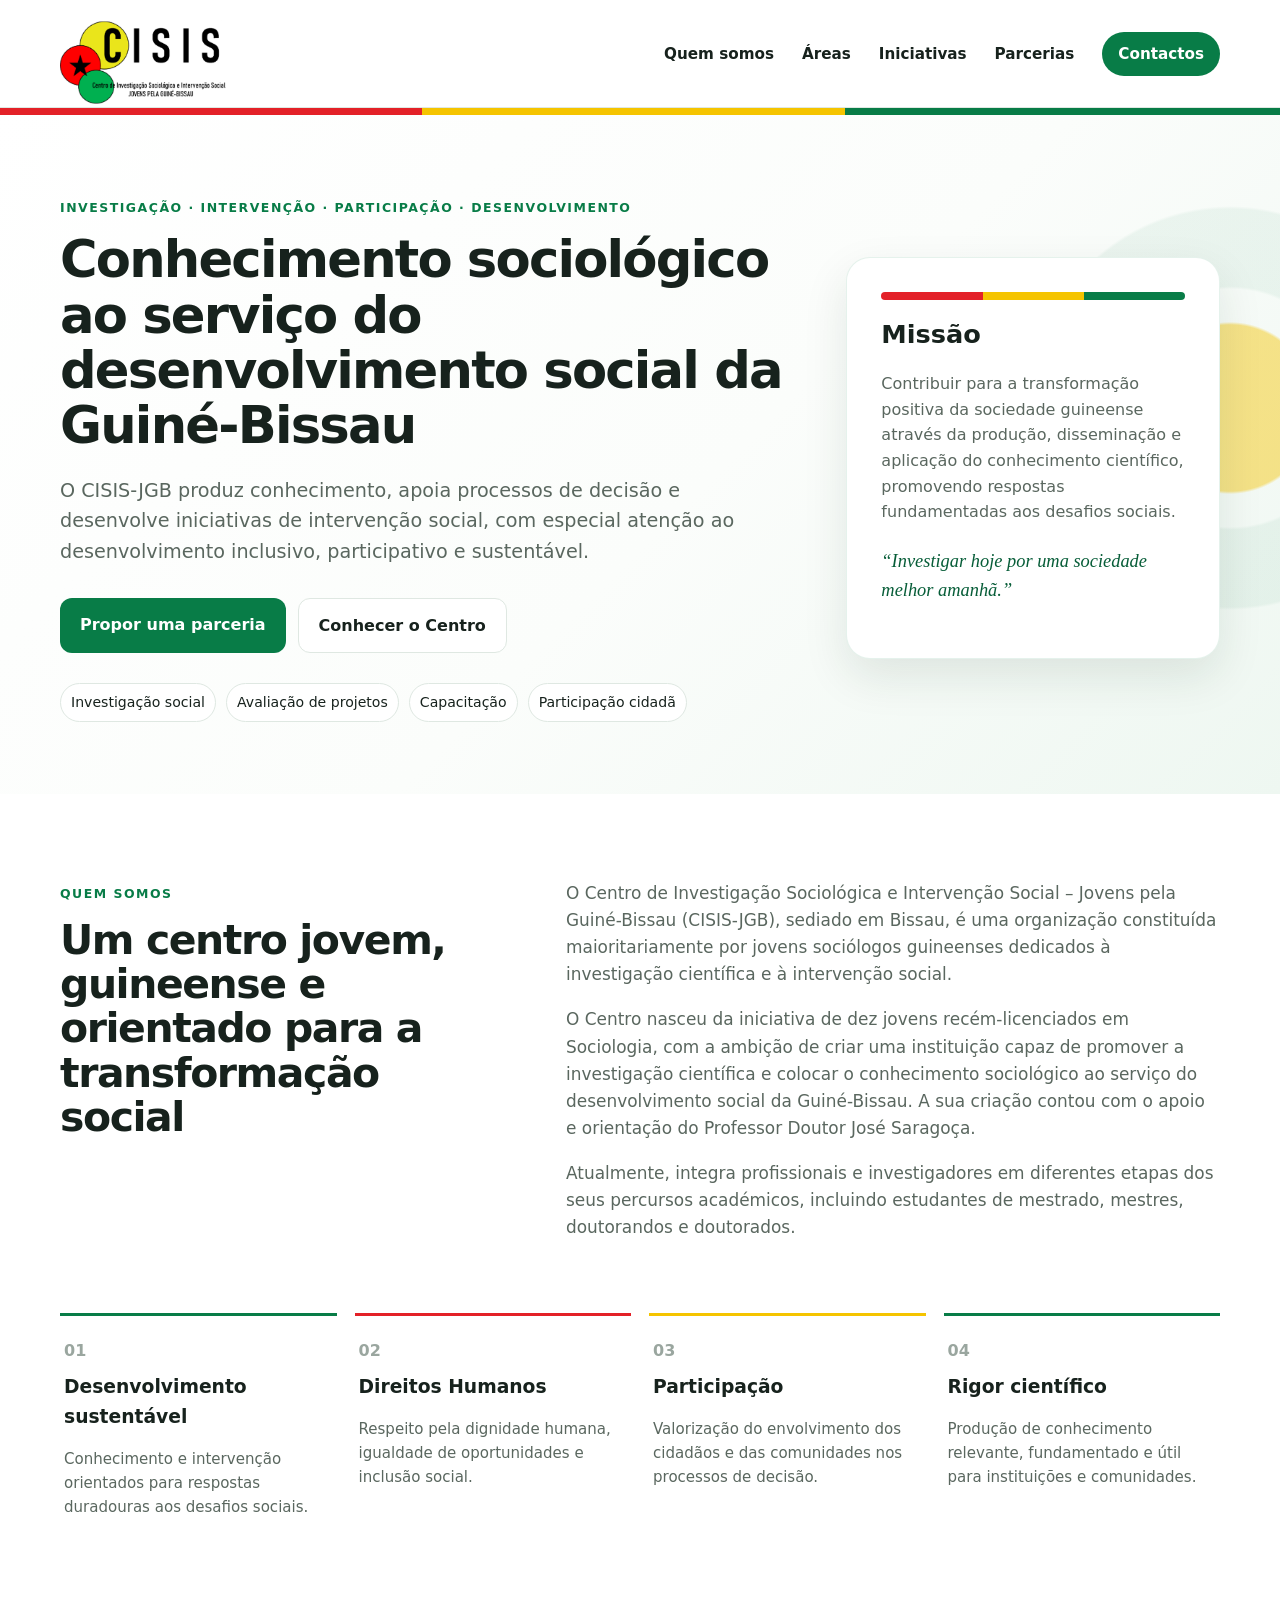
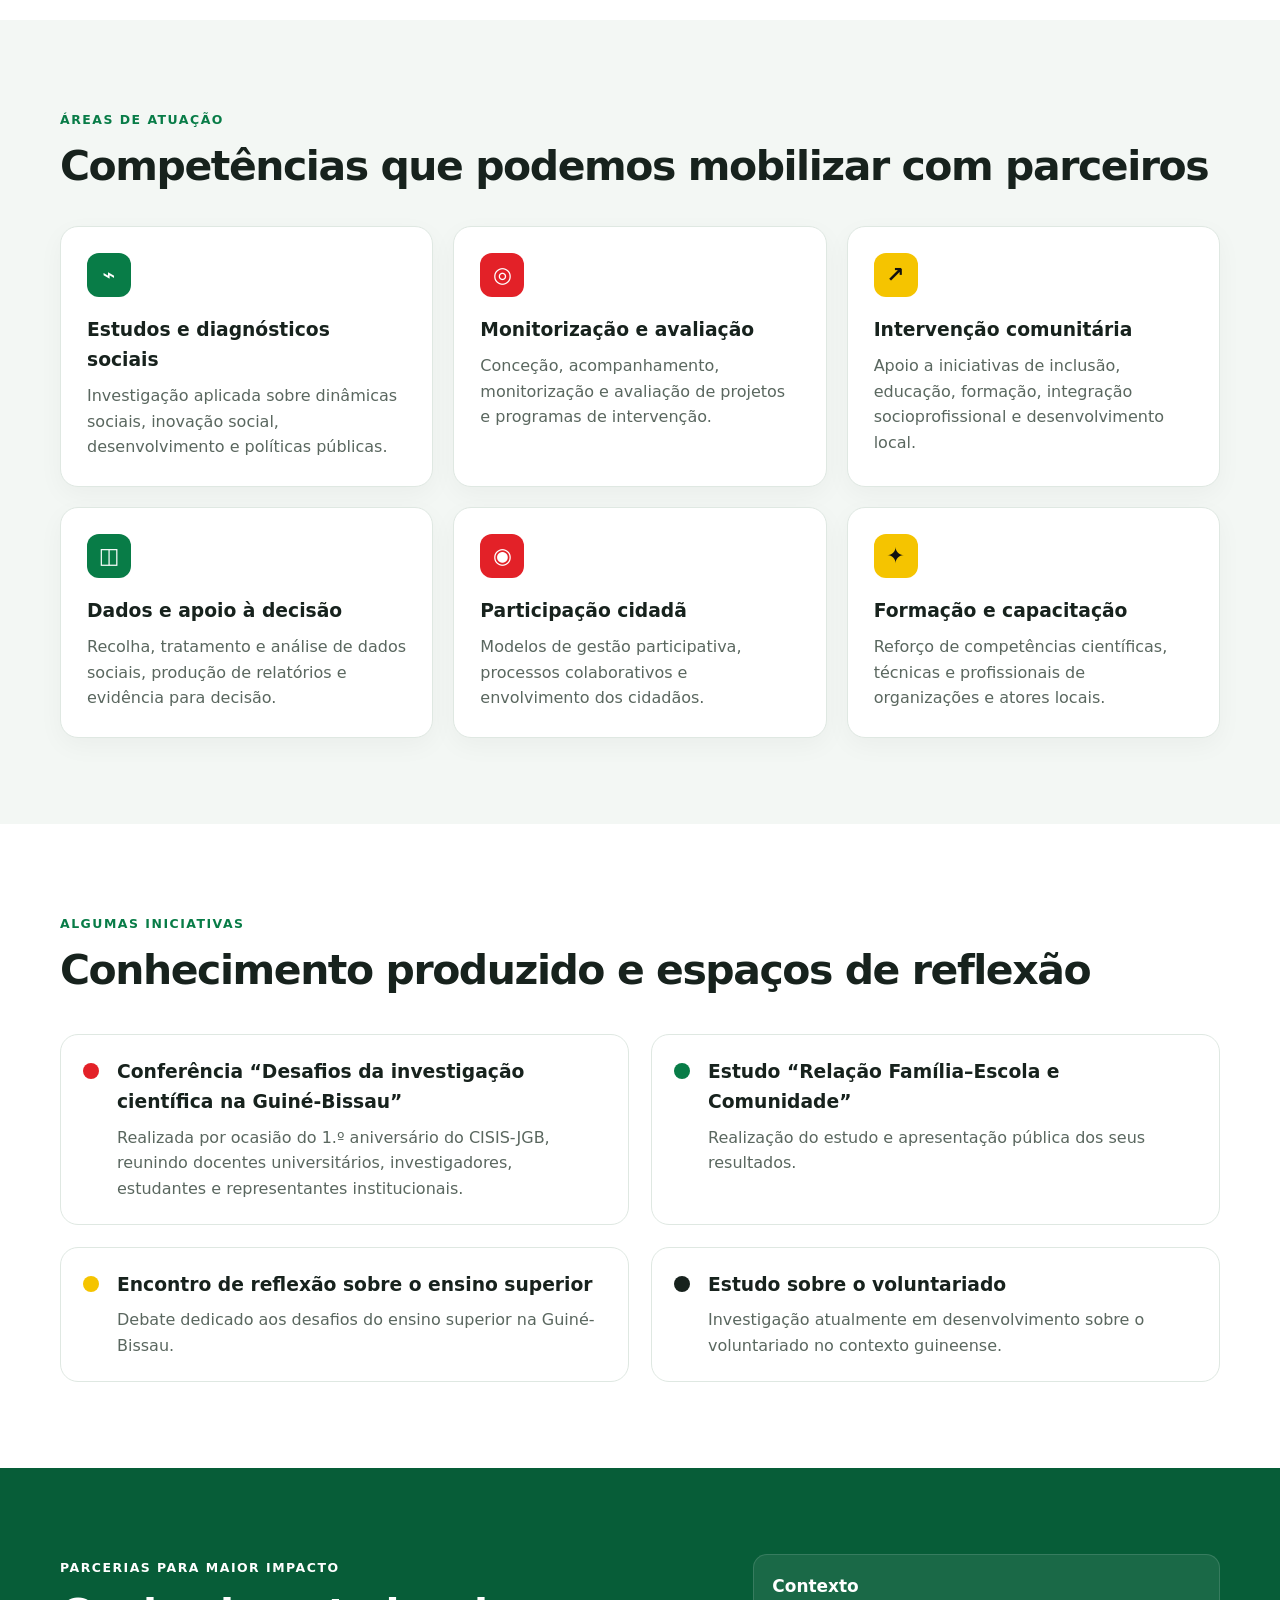
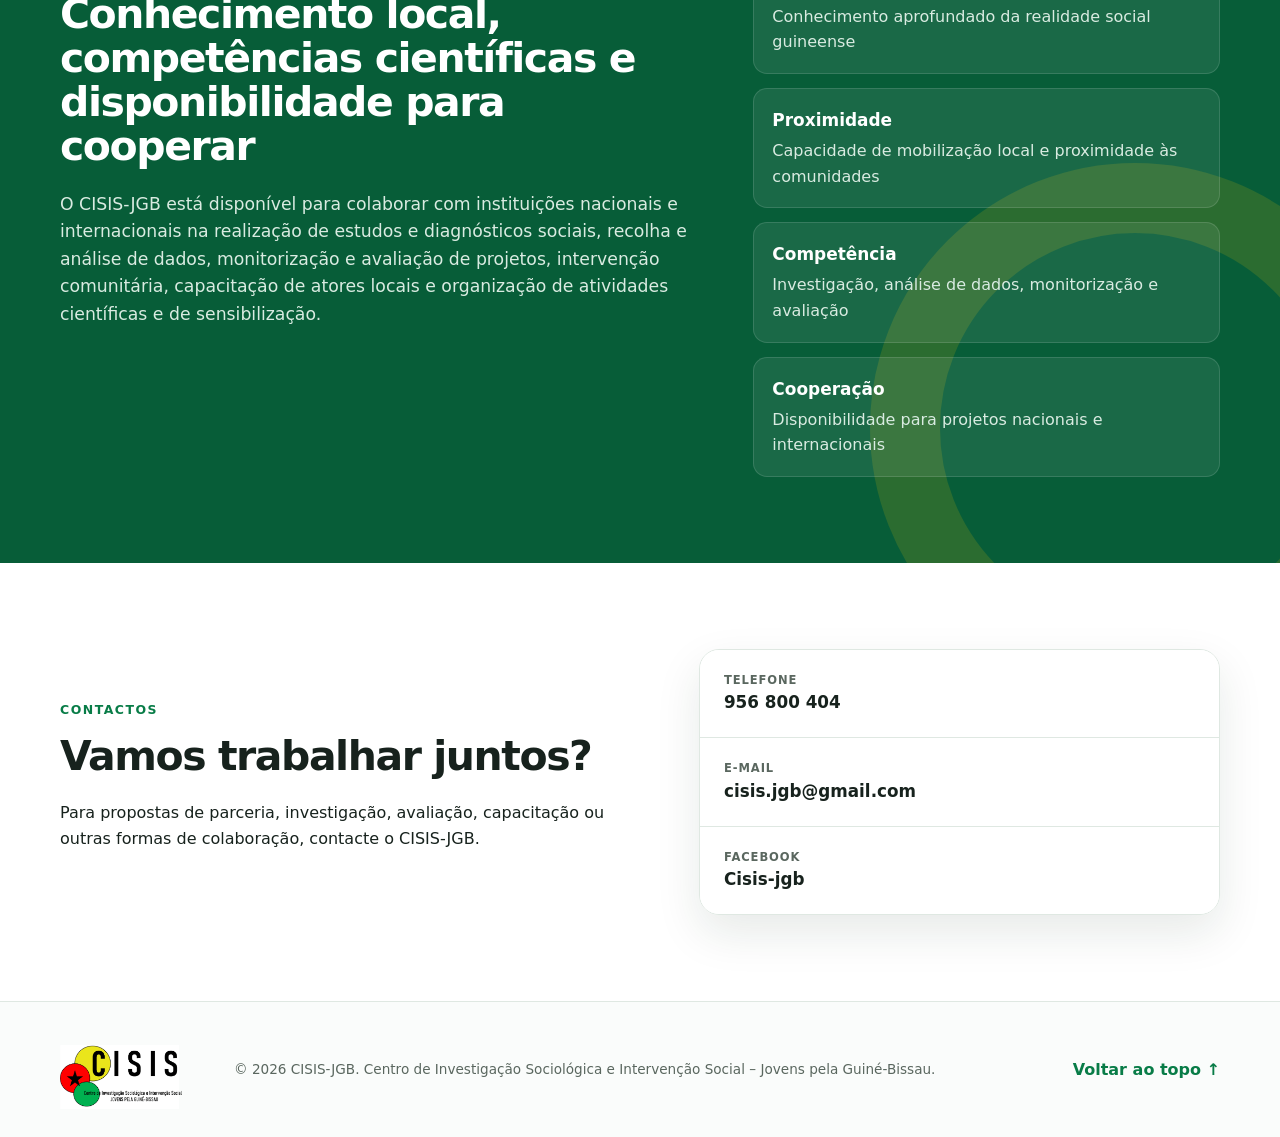
==== index.html @ ec17e2ba "Add files via upload" ====
<!doctype html>
<html lang="pt">
<head>
  <meta charset="utf-8" />
  <meta name="viewport" content="width=device-width, initial-scale=1" />
  <meta name="description" content="Centro de Investigação Sociológica e Intervenção Social – Jovens pela Guiné-Bissau (CISIS-JGB). Investigação, intervenção social, participação e desenvolvimento." />
  <title>CISIS-JGB | Investigação e Intervenção Social na Guiné-Bissau</title>
  <link rel="icon" href="assets/logo-cisis-jgb.png" />
  <link rel="stylesheet" href="styles.css" />
</head>
<body>
  <header class="site-header" id="topo">
    <div class="container nav-wrap">
      <a class="brand" href="#topo" aria-label="CISIS-JGB — página inicial">
        <img src="assets/logo-cisis-jgb.png" alt="Logótipo do CISIS-JGB" />
      </a>
      <button class="menu-toggle" aria-expanded="false" aria-controls="menu">Menu</button>
      <nav id="menu" class="menu" aria-label="Navegação principal">
        <a href="#quem-somos">Quem somos</a>
        <a href="#areas">Áreas</a>
        <a href="#iniciativas">Iniciativas</a>
        <a href="#parcerias">Parcerias</a>
        <a href="#contactos" class="nav-cta">Contactos</a>
      </nav>
    </div>
  </header>

  <main>
    <section class="hero">
      <div class="hero-stripes" aria-hidden="true"></div>
      <div class="container hero-grid">
        <div class="hero-copy">
          <span class="eyebrow">Investigação · Intervenção · Participação · Desenvolvimento</span>
          <h1>Conhecimento sociológico ao serviço do desenvolvimento social da Guiné-Bissau</h1>
          <p class="lead">O CISIS-JGB produz conhecimento, apoia processos de decisão e desenvolve iniciativas de intervenção social, com especial atenção ao desenvolvimento inclusivo, participativo e sustentável.</p>
          <div class="hero-actions">
            <a class="btn btn-primary" href="#parcerias">Propor uma parceria</a>
            <a class="btn btn-secondary" href="#quem-somos">Conhecer o Centro</a>
          </div>
          <div class="hero-tags" aria-label="Áreas-chave">
            <span>Investigação social</span><span>Avaliação de projetos</span><span>Capacitação</span><span>Participação cidadã</span>
          </div>
        </div>
        <aside class="hero-card" aria-label="Missão do CISIS-JGB">
          <div class="flag-mark" aria-hidden="true"><i></i><i></i><i></i></div>
          <h2>Missão</h2>
          <p>Contribuir para a transformação positiva da sociedade guineense através da produção, disseminação e aplicação do conhecimento científico, promovendo respostas fundamentadas aos desafios sociais.</p>
          <p class="quote">“Investigar hoje por uma sociedade melhor amanhã.”</p>
        </aside>
      </div>
    </section>

    <section id="quem-somos" class="section">
      <div class="container split">
        <div>
          <span class="section-kicker">Quem somos</span>
          <h2>Um centro jovem, guineense e orientado para a transformação social</h2>
        </div>
        <div class="prose">
          <p>O Centro de Investigação Sociológica e Intervenção Social – Jovens pela Guiné-Bissau (CISIS-JGB), sediado em Bissau, é uma organização constituída maioritariamente por jovens sociólogos guineenses dedicados à investigação científica e à intervenção social.</p>
          <p>O Centro nasceu da iniciativa de dez jovens recém-licenciados em Sociologia, com a ambição de criar uma instituição capaz de promover a investigação científica e colocar o conhecimento sociológico ao serviço do desenvolvimento social da Guiné-Bissau. A sua criação contou com o apoio e orientação do Professor Doutor José Saragoça.</p>
          <p>Atualmente, integra profissionais e investigadores em diferentes etapas dos seus percursos académicos, incluindo estudantes de mestrado, mestres, doutorandos e doutorados.</p>
        </div>
      </div>
      <div class="container values-grid">
        <article><span>01</span><h3>Desenvolvimento sustentável</h3><p>Conhecimento e intervenção orientados para respostas duradouras aos desafios sociais.</p></article>
        <article><span>02</span><h3>Direitos Humanos</h3><p>Respeito pela dignidade humana, igualdade de oportunidades e inclusão social.</p></article>
        <article><span>03</span><h3>Participação</h3><p>Valorização do envolvimento dos cidadãos e das comunidades nos processos de decisão.</p></article>
        <article><span>04</span><h3>Rigor científico</h3><p>Produção de conhecimento relevante, fundamentado e útil para instituições e comunidades.</p></article>
      </div>
    </section>

    <section id="areas" class="section section-soft">
      <div class="container">
        <span class="section-kicker">Áreas de atuação</span>
        <h2>Competências que podemos mobilizar com parceiros</h2>
        <div class="cards">
          <article class="card"><div class="icon">⌁</div><h3>Estudos e diagnósticos sociais</h3><p>Investigação aplicada sobre dinâmicas sociais, inovação social, desenvolvimento e políticas públicas.</p></article>
          <article class="card"><div class="icon">◎</div><h3>Monitorização e avaliação</h3><p>Conceção, acompanhamento, monitorização e avaliação de projetos e programas de intervenção.</p></article>
          <article class="card"><div class="icon">↗</div><h3>Intervenção comunitária</h3><p>Apoio a iniciativas de inclusão, educação, formação, integração socioprofissional e desenvolvimento local.</p></article>
          <article class="card"><div class="icon">◫</div><h3>Dados e apoio à decisão</h3><p>Recolha, tratamento e análise de dados sociais, produção de relatórios e evidência para decisão.</p></article>
          <article class="card"><div class="icon">◉</div><h3>Participação cidadã</h3><p>Modelos de gestão participativa, processos colaborativos e envolvimento dos cidadãos.</p></article>
          <article class="card"><div class="icon">✦</div><h3>Formação e capacitação</h3><p>Reforço de competências científicas, técnicas e profissionais de organizações e atores locais.</p></article>
        </div>
      </div>
    </section>

    <section id="iniciativas" class="section">
      <div class="container">
        <span class="section-kicker">Algumas iniciativas</span>
        <h2>Conhecimento produzido e espaços de reflexão</h2>
        <div class="timeline">
          <article><div class="dot red"></div><div><h3>Conferência “Desafios da investigação científica na Guiné-Bissau”</h3><p>Realizada por ocasião do 1.º aniversário do CISIS-JGB, reunindo docentes universitários, investigadores, estudantes e representantes institucionais.</p></div></article>
          <article><div class="dot green"></div><div><h3>Estudo “Relação Família–Escola e Comunidade”</h3><p>Realização do estudo e apresentação pública dos seus resultados.</p></div></article>
          <article><div class="dot yellow"></div><div><h3>Encontro de reflexão sobre o ensino superior</h3><p>Debate dedicado aos desafios do ensino superior na Guiné-Bissau.</p></div></article>
          <article><div class="dot dark"></div><div><h3>Estudo sobre o voluntariado</h3><p>Investigação atualmente em desenvolvimento sobre o voluntariado no contexto guineense.</p></div></article>
        </div>
      </div>
    </section>

    <section id="parcerias" class="section partnership">
      <div class="container partnership-grid">
        <div>
          <span class="section-kicker light">Parcerias para maior impacto</span>
          <h2>Conhecimento local, competências científicas e disponibilidade para cooperar</h2>
          <p>O CISIS-JGB está disponível para colaborar com instituições nacionais e internacionais na realização de estudos e diagnósticos sociais, recolha e análise de dados, monitorização e avaliação de projetos, intervenção comunitária, capacitação de atores locais e organização de atividades científicas e de sensibilização.</p>
        </div>
        <div class="partnership-points">
          <div><strong>Contexto</strong><span>Conhecimento aprofundado da realidade social guineense</span></div>
          <div><strong>Proximidade</strong><span>Capacidade de mobilização local e proximidade às comunidades</span></div>
          <div><strong>Competência</strong><span>Investigação, análise de dados, monitorização e avaliação</span></div>
          <div><strong>Cooperação</strong><span>Disponibilidade para projetos nacionais e internacionais</span></div>
        </div>
      </div>
    </section>

    <section id="contactos" class="section contact-section">
      <div class="container contact-grid">
        <div>
          <span class="section-kicker">Contactos</span>
          <h2>Vamos trabalhar juntos?</h2>
          <p>Para propostas de parceria, investigação, avaliação, capacitação ou outras formas de colaboração, contacte o CISIS-JGB.</p>
        </div>
        <div class="contact-card">
          <a href="tel:956800404"><span>Telefone</span><strong>956 800 404</strong></a>
          <a href="mailto:cisis.jgb@gmail.com"><span>E-mail</span><strong>cisis.jgb@gmail.com</strong></a>
          <a href="https://www.facebook.com/people/Cisis-jgb/100094467396719/" target="_blank" rel="noopener"><span>Facebook</span><strong>Cisis-jgb</strong></a>
        </div>
      </div>
    </section>
  </main>

  <footer class="site-footer">
    <div class="container footer-wrap">
      <img src="assets/logo-cisis-jgb.png" alt="CISIS-JGB" />
      <p>© <span id="year"></span> CISIS-JGB. Centro de Investigação Sociológica e Intervenção Social – Jovens pela Guiné-Bissau.</p>
      <a href="#topo">Voltar ao topo ↑</a>
    </div>
  </footer>

  <script src="script.js"></script>
</body>
</html>
---- styles.css ----
:root{--green:#087c47;--green-dark:#075d38;--red:#e32128;--yellow:#f5c400;--ink:#17221d;--muted:#5a675f;--soft:#f3f7f4;--line:#dfe8e2;--white:#fff;--shadow:0 18px 45px rgba(20,52,34,.10)}
*{box-sizing:border-box}html{scroll-behavior:smooth}body{margin:0;font-family:Inter,ui-sans-serif,system-ui,-apple-system,BlinkMacSystemFont,"Segoe UI",sans-serif;color:var(--ink);background:#fff;line-height:1.6}a{color:inherit}.container{width:min(1160px,calc(100% - 40px));margin:auto}.site-header{position:sticky;top:0;z-index:20;background:rgba(255,255,255,.96);backdrop-filter:blur(12px);border-bottom:1px solid var(--line)}.nav-wrap{min-height:88px;display:flex;align-items:center;justify-content:space-between;gap:24px}.brand img{width:190px;display:block}.menu{display:flex;align-items:center;gap:28px}.menu a{text-decoration:none;font-weight:700;font-size:.95rem}.menu a:hover{color:var(--green)}.nav-cta{padding:10px 16px;border-radius:999px;background:var(--green);color:#fff!important}.menu-toggle{display:none;border:1px solid var(--line);background:#fff;padding:10px 13px;border-radius:10px;font-weight:700}.hero{position:relative;overflow:hidden;padding:86px 0 72px;background:linear-gradient(135deg,#fff 0%,#fbfdfb 55%,#eef7f1 100%)}.hero:after{content:"";position:absolute;width:420px;height:420px;border-radius:50%;right:-160px;top:90px;background:radial-gradient(circle,var(--yellow) 0 28%,transparent 29% 40%,rgba(8,124,71,.13) 41% 67%,transparent 68%);opacity:.45}.hero-stripes{position:absolute;left:0;top:0;width:100%;height:7px;background:linear-gradient(90deg,var(--red) 0 33%,var(--yellow) 33% 66%,var(--green) 66%)}.hero-grid{position:relative;z-index:1;display:grid;grid-template-columns:1.45fr .75fr;gap:64px;align-items:center}.eyebrow,.section-kicker{display:inline-block;text-transform:uppercase;letter-spacing:.12em;font-size:.78rem;font-weight:800;color:var(--green);margin-bottom:14px}.hero h1,.section h2{font-size:clamp(2.1rem,4vw,4.2rem);line-height:1.08;letter-spacing:-.035em;margin:0 0 22px}.lead{font-size:1.2rem;color:var(--muted);max-width:760px}.hero-actions{display:flex;gap:12px;flex-wrap:wrap;margin:30px 0}.btn{display:inline-block;text-decoration:none;font-weight:800;padding:14px 20px;border-radius:12px}.btn-primary{background:var(--green);color:#fff}.btn-secondary{border:1px solid var(--line);background:#fff}.hero-tags{display:flex;gap:10px;flex-wrap:wrap}.hero-tags span{padding:7px 10px;border-radius:999px;background:#fff;border:1px solid var(--line);font-size:.88rem}.hero-card{background:#fff;padding:34px;border-radius:24px;box-shadow:var(--shadow);border:1px solid rgba(8,124,71,.10)}.hero-card h2{font-size:1.6rem;margin:14px 0 12px}.hero-card p{color:var(--muted)}.hero-card .quote{font-family:Georgia,serif;font-style:italic;color:var(--green-dark);font-size:1.15rem;margin-top:22px}.flag-mark{display:flex;height:8px;border-radius:10px;overflow:hidden}.flag-mark i{flex:1}.flag-mark i:nth-child(1){background:var(--red)}.flag-mark i:nth-child(2){background:var(--yellow)}.flag-mark i:nth-child(3){background:var(--green)}.section{padding:86px 0}.section-soft{background:var(--soft)}.split{display:grid;grid-template-columns:.8fr 1.2fr;gap:70px;align-items:start}.split h2,.section h2{font-size:clamp(2rem,3.2vw,3.2rem)}.prose p{font-size:1.06rem;color:var(--muted);margin-top:0;margin-bottom:18px}.values-grid{margin-top:54px;display:grid;grid-template-columns:repeat(4,1fr);gap:18px}.values-grid article{border-top:3px solid var(--green);padding:22px 4px 0}.values-grid article:nth-child(2){border-color:var(--red)}.values-grid article:nth-child(3){border-color:var(--yellow)}.values-grid span{font-weight:900;color:#9aa69f}.values-grid h3{margin:8px 0}.values-grid p{color:var(--muted);font-size:.94rem}.cards{display:grid;grid-template-columns:repeat(3,1fr);gap:20px;margin-top:38px}.card{background:#fff;border:1px solid var(--line);border-radius:18px;padding:26px;box-shadow:0 8px 26px rgba(23,34,29,.04)}.card .icon{width:44px;height:44px;border-radius:12px;background:var(--green);color:#fff;display:grid;place-items:center;font-size:1.35rem;font-weight:900}.card:nth-child(2) .icon,.card:nth-child(5) .icon{background:var(--red)}.card:nth-child(3) .icon,.card:nth-child(6) .icon{background:var(--yellow);color:#111}.card h3{margin:18px 0 8px}.card p{margin:0;color:var(--muted)}.timeline{margin-top:42px;display:grid;grid-template-columns:1fr 1fr;gap:22px}.timeline article{display:flex;gap:18px;padding:22px;border:1px solid var(--line);border-radius:18px}.timeline h3{margin:0 0 8px}.timeline p{margin:0;color:var(--muted)}.dot{width:16px;height:16px;border-radius:50%;margin-top:6px;flex:0 0 auto}.dot.red{background:var(--red)}.dot.green{background:var(--green)}.dot.yellow{background:var(--yellow)}.dot.dark{background:var(--ink)}.partnership{background:var(--green-dark);color:#fff;position:relative;overflow:hidden}.partnership:after{content:"";position:absolute;right:-120px;bottom:-130px;width:390px;height:390px;border-radius:50%;border:70px solid rgba(245,196,0,.15)}.section-kicker.light{color:#fff}.partnership-grid{position:relative;z-index:1;display:grid;grid-template-columns:1.15fr .85fr;gap:62px}.partnership h2{max-width:760px}.partnership p{font-size:1.08rem;color:#d9ebe1}.partnership-points{display:grid;gap:14px}.partnership-points div{background:rgba(255,255,255,.08);border:1px solid rgba(255,255,255,.13);padding:18px;border-radius:14px}.partnership-points strong{display:block;font-size:1.06rem;margin-bottom:4px}.partnership-points span{color:#d9ebe1}.contact-grid{display:grid;grid-template-columns:1fr .9fr;gap:60px;align-items:center}.contact-card{border:1px solid var(--line);border-radius:20px;overflow:hidden;box-shadow:var(--shadow)}.contact-card a{display:block;padding:21px 24px;text-decoration:none;border-bottom:1px solid var(--line);background:#fff}.contact-card a:last-child{border-bottom:0}.contact-card a:hover{background:var(--soft)}.contact-card span{display:block;text-transform:uppercase;letter-spacing:.08em;font-size:.72rem;color:var(--muted);font-weight:800}.contact-card strong{font-size:1.05rem}.site-footer{border-top:1px solid var(--line);padding:28px 0;background:#fafcfb}.footer-wrap{display:grid;grid-template-columns:150px 1fr auto;gap:24px;align-items:center}.footer-wrap img{width:140px}.footer-wrap p{font-size:.85rem;color:var(--muted)}.footer-wrap a{font-weight:800;text-decoration:none;color:var(--green)}
@media(max-width:900px){.menu-toggle{display:block}.menu{display:none;position:absolute;left:20px;right:20px;top:76px;flex-direction:column;align-items:stretch;background:#fff;padding:18px;border:1px solid var(--line);border-radius:16px;box-shadow:var(--shadow)}.menu.open{display:flex}.hero-grid,.split,.partnership-grid,.contact-grid{grid-template-columns:1fr}.hero{padding-top:58px}.hero-grid{gap:34px}.values-grid{grid-template-columns:1fr 1fr}.cards{grid-template-columns:1fr 1fr}.timeline{grid-template-columns:1fr}.footer-wrap{grid-template-columns:1fr;text-align:center}.footer-wrap img{margin:auto}}
@media(max-width:620px){.container{width:min(100% - 26px,1160px)}.nav-wrap{min-height:74px}.brand img{width:155px}.hero h1{font-size:2.55rem}.section{padding:64px 0}.values-grid,.cards{grid-template-columns:1fr}.hero-card{padding:24px}.footer-wrap p{margin:0}.hero-actions .btn{width:100%;text-align:center}}
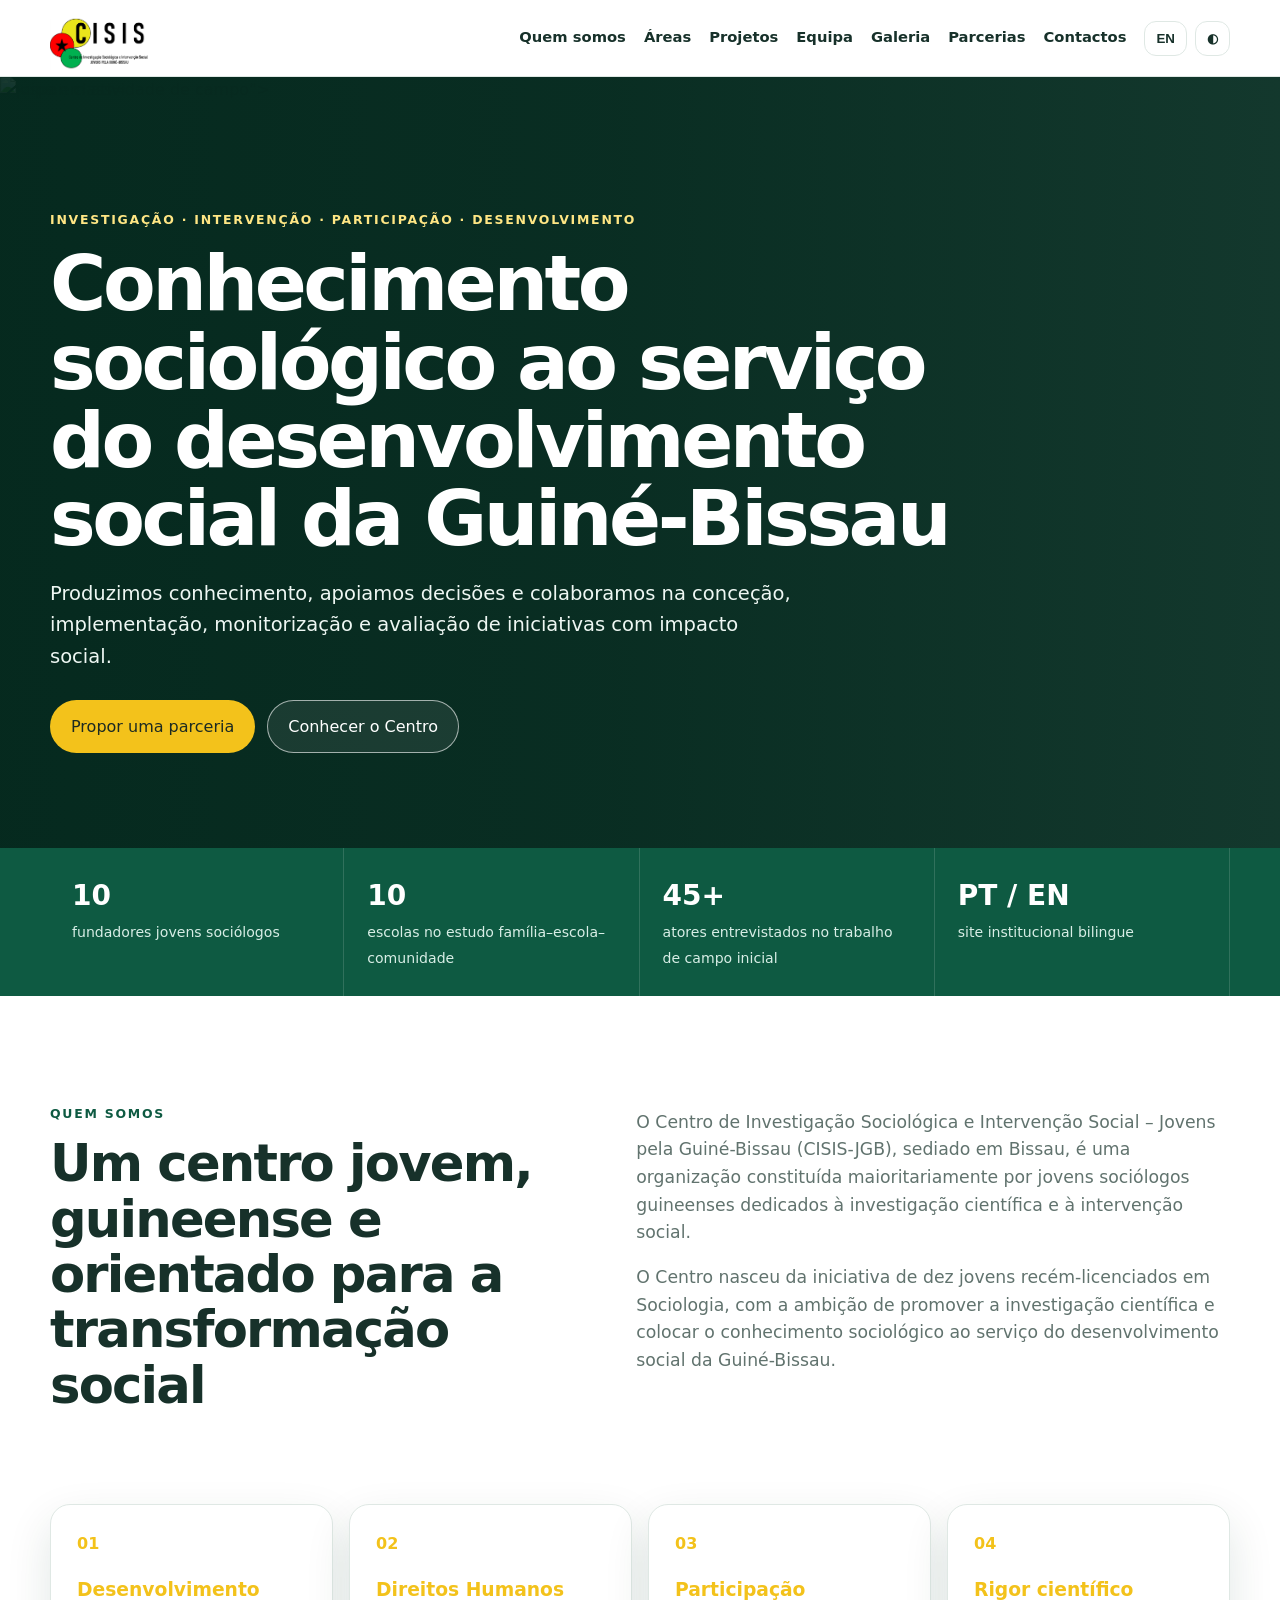
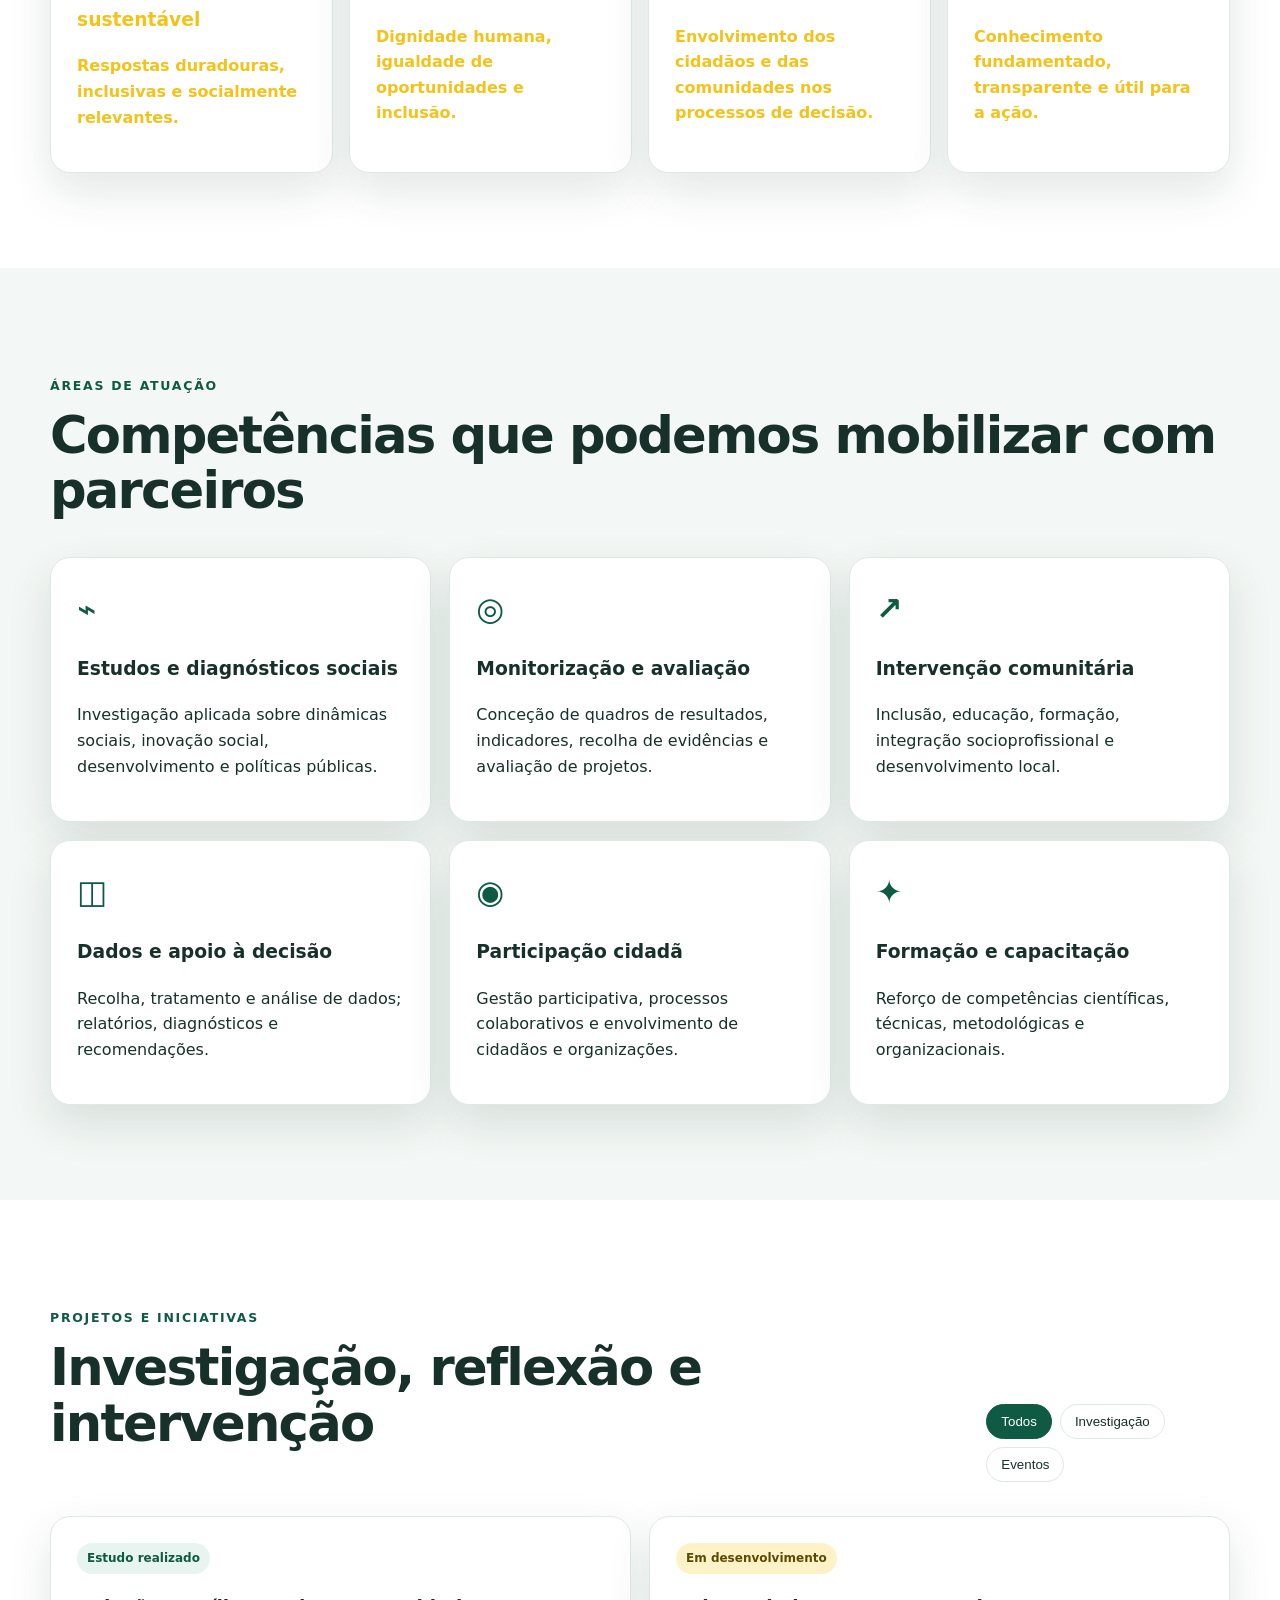
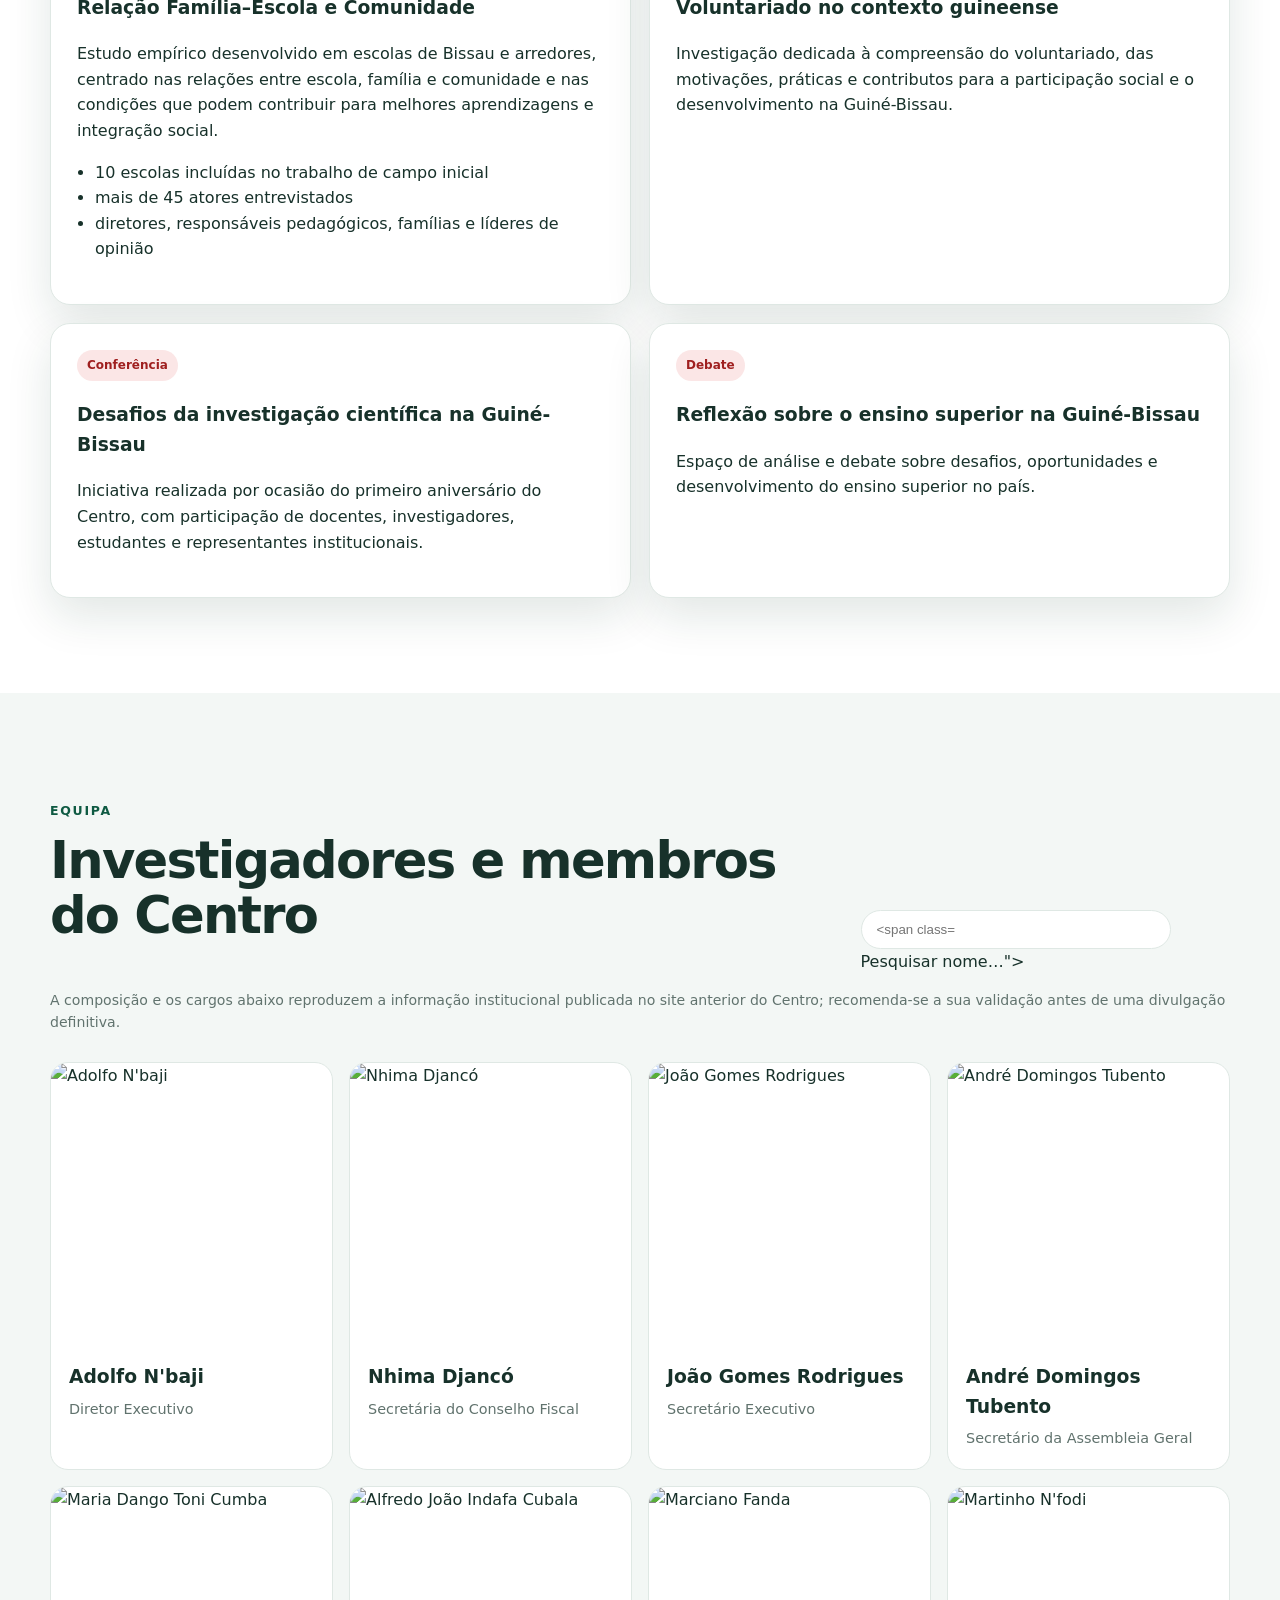
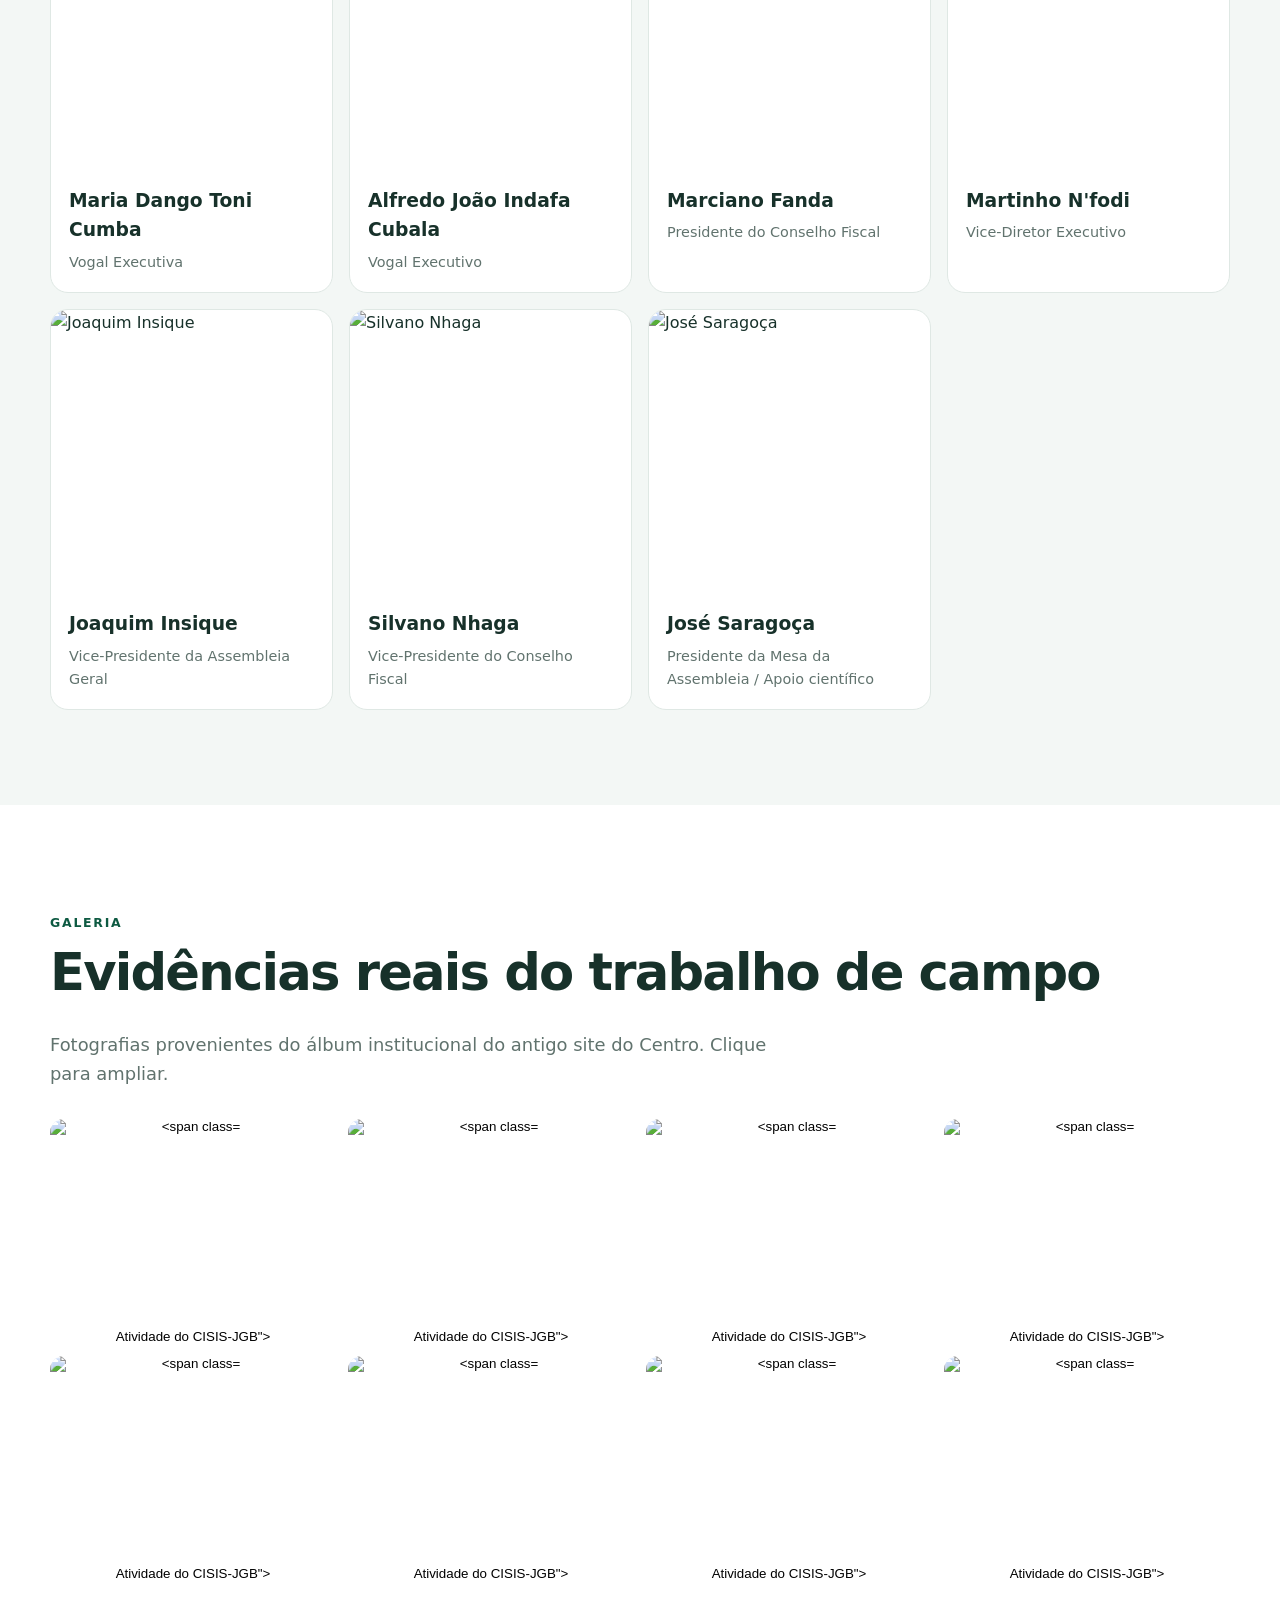
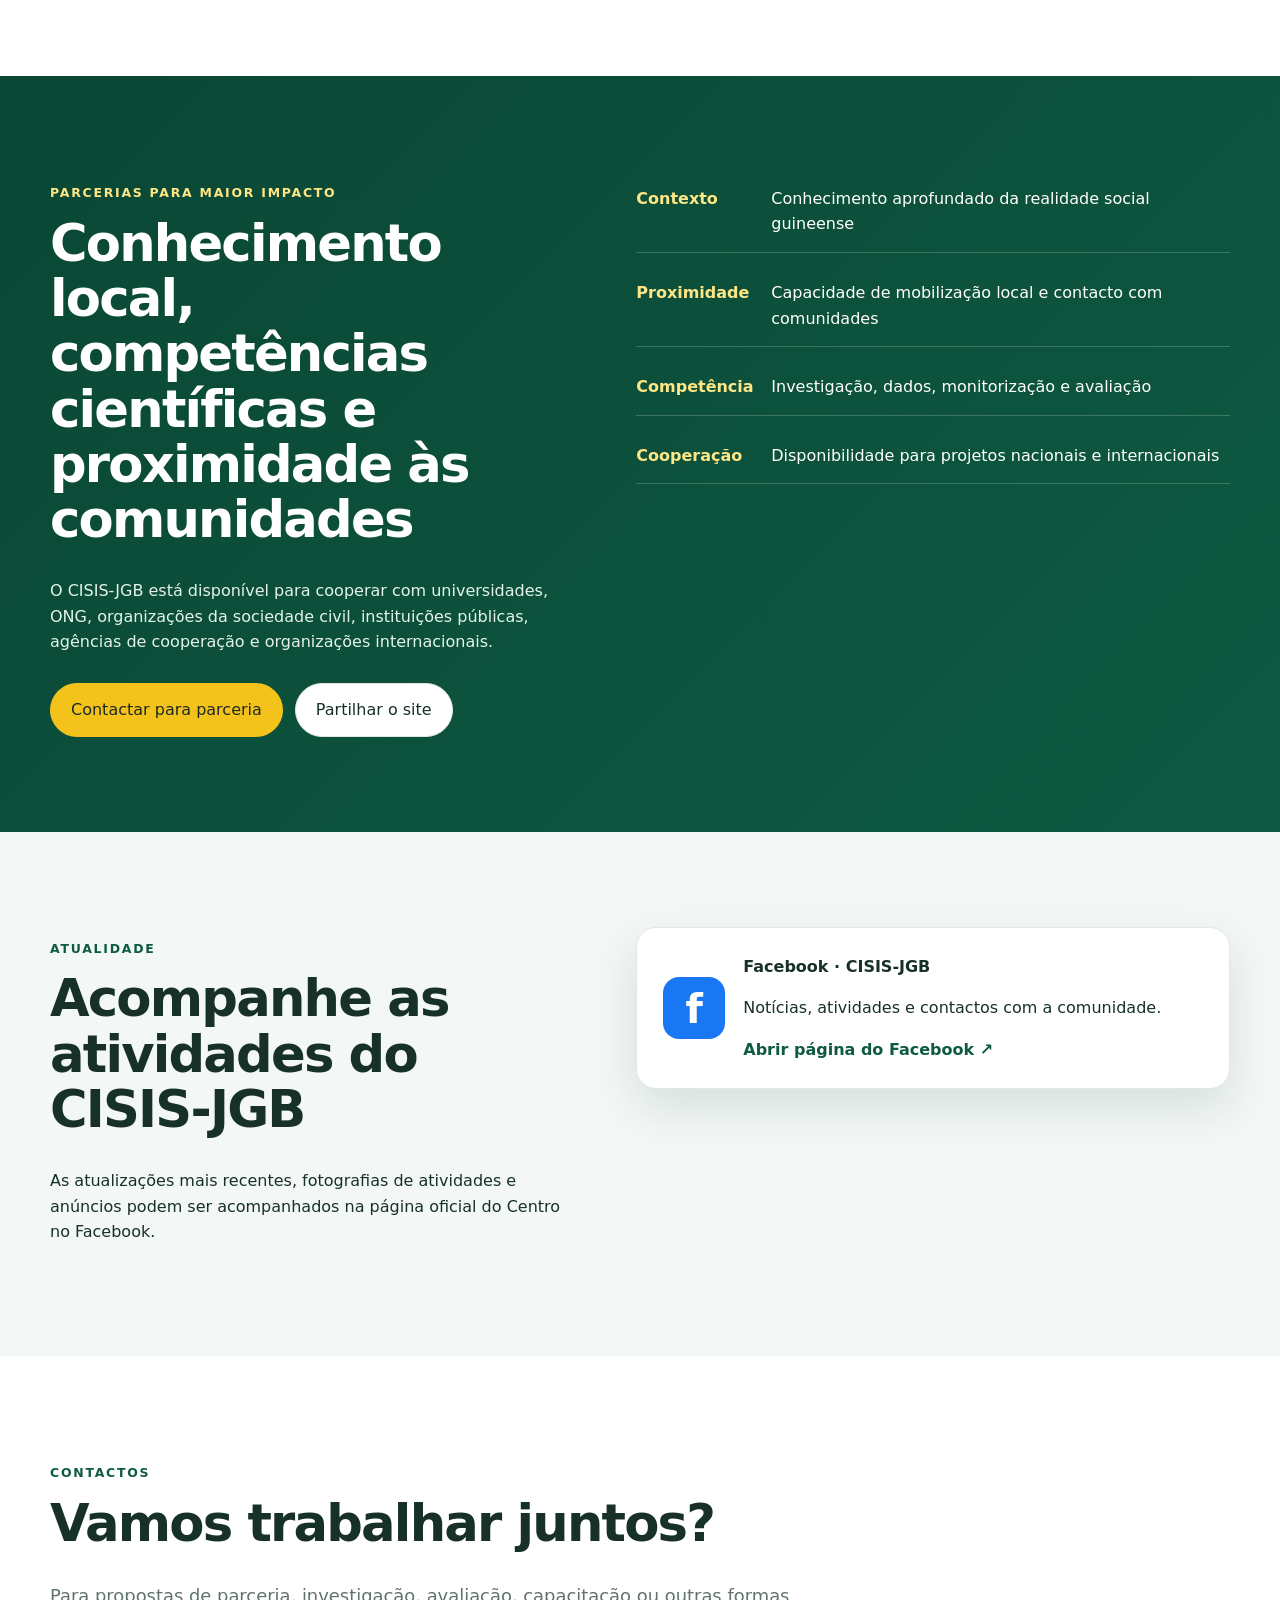
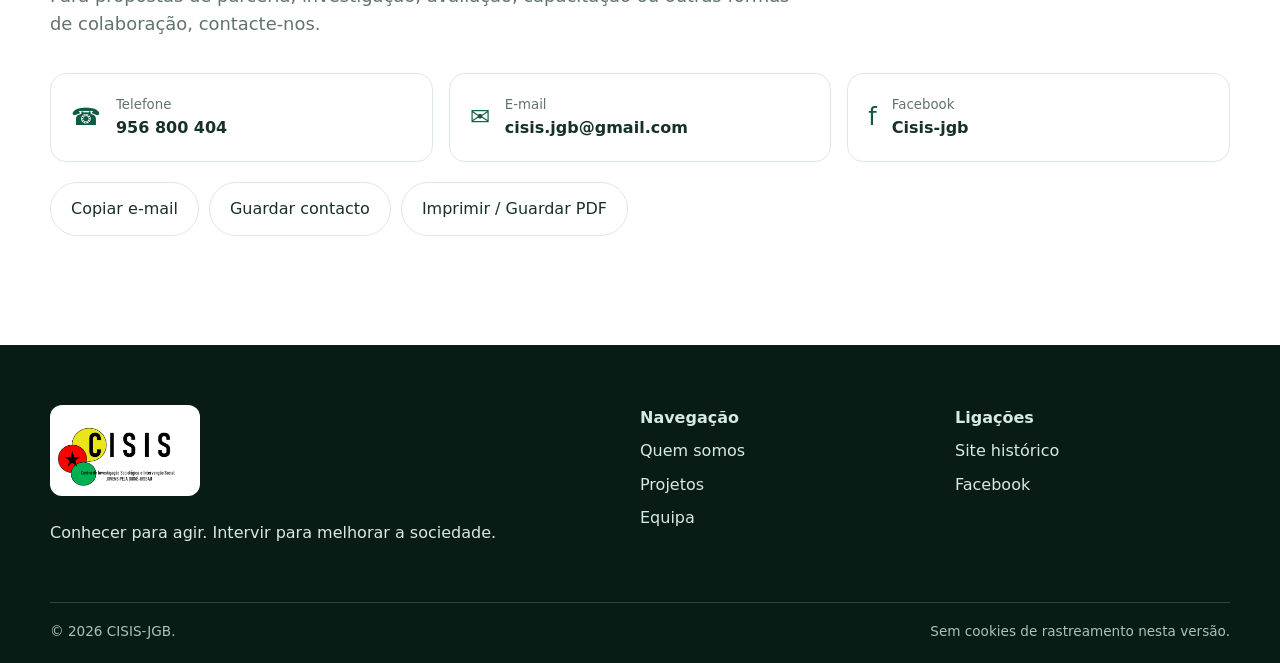
==== commit f1d2f11b: "Add files via upload" ====
--- a/index.html
+++ b/index.html
@@ -1,143 +1,379 @@
 <!doctype html>
 <html lang="pt">
 <head>
-  <meta charset="utf-8" />
-  <meta name="viewport" content="width=device-width, initial-scale=1" />
-  <meta name="description" content="Centro de Investigação Sociológica e Intervenção Social – Jovens pela Guiné-Bissau (CISIS-JGB). Investigação, intervenção social, participação e desenvolvimento." />
-  <title>CISIS-JGB | Investigação e Intervenção Social na Guiné-Bissau</title>
-  <link rel="icon" href="assets/logo-cisis-jgb.png" />
-  <link rel="stylesheet" href="styles.css" />
+  <meta charset="utf-8">
+  <meta name="viewport" content="width=device-width, initial-scale=1">
+  <title>CISIS-JGB | Investigação Sociológica e Intervenção Social</title>
+  <meta name="description" content="Centro de Investigação Sociológica e Intervenção Social – Jovens pela Guiné-Bissau. Investigação, avaliação, capacitação, participação e desenvolvimento social.">
+  <meta name="theme-color" content="#0f5a42">
+  <meta property="og:title" content="CISIS-JGB">
+  <meta property="og:description" content="Conhecimento sociológico ao serviço do desenvolvimento social da Guiné-Bissau.">
+  <meta property="og:type" content="website">
+  <meta property="og:url" content="https://jsaragoca.github.io/CISIS-JGB/">
+  <meta property="og:image" content="assets/logo-cisis-jgb.png">
+  <link rel="icon" href="assets/logo-cisis-jgb.png">
+  <link rel="manifest" href="manifest.webmanifest">
+  <link rel="stylesheet" href="styles.css">
+  <script type="application/ld+json">
+  {
+    "@context":"https://schema.org",
+    "@type":"Organization",
+    "name":"Centro de Investigação Sociológica e Intervenção Social – Jovens pela Guiné-Bissau",
+    "alternateName":"CISIS-JGB",
+    "url":"https://jsaragoca.github.io/CISIS-JGB/",
+    "email":"cisis.jgb@gmail.com",
+    "telephone":"956800404",
+    "sameAs":["https://www.facebook.com/people/Cisis-jgb/100094467396719/"]
+  }
+  </script>
 </head>
 <body>
-  <header class="site-header" id="topo">
-    <div class="container nav-wrap">
-      <a class="brand" href="#topo" aria-label="CISIS-JGB — página inicial">
-        <img src="assets/logo-cisis-jgb.png" alt="Logótipo do CISIS-JGB" />
-      </a>
-      <button class="menu-toggle" aria-expanded="false" aria-controls="menu">Menu</button>
-      <nav id="menu" class="menu" aria-label="Navegação principal">
-        <a href="#quem-somos">Quem somos</a>
-        <a href="#areas">Áreas</a>
-        <a href="#iniciativas">Iniciativas</a>
-        <a href="#parcerias">Parcerias</a>
-        <a href="#contactos" class="nav-cta">Contactos</a>
-      </nav>
-    </div>
-  </header>
-
-  <main>
-    <section class="hero">
-      <div class="hero-stripes" aria-hidden="true"></div>
-      <div class="container hero-grid">
-        <div class="hero-copy">
-          <span class="eyebrow">Investigação · Intervenção · Participação · Desenvolvimento</span>
-          <h1>Conhecimento sociológico ao serviço do desenvolvimento social da Guiné-Bissau</h1>
-          <p class="lead">O CISIS-JGB produz conhecimento, apoia processos de decisão e desenvolve iniciativas de intervenção social, com especial atenção ao desenvolvimento inclusivo, participativo e sustentável.</p>
-          <div class="hero-actions">
-            <a class="btn btn-primary" href="#parcerias">Propor uma parceria</a>
-            <a class="btn btn-secondary" href="#quem-somos">Conhecer o Centro</a>
-          </div>
-          <div class="hero-tags" aria-label="Áreas-chave">
-            <span>Investigação social</span><span>Avaliação de projetos</span><span>Capacitação</span><span>Participação cidadã</span>
-          </div>
-        </div>
-        <aside class="hero-card" aria-label="Missão do CISIS-JGB">
-          <div class="flag-mark" aria-hidden="true"><i></i><i></i><i></i></div>
-          <h2>Missão</h2>
-          <p>Contribuir para a transformação positiva da sociedade guineense através da produção, disseminação e aplicação do conhecimento científico, promovendo respostas fundamentadas aos desafios sociais.</p>
-          <p class="quote">“Investigar hoje por uma sociedade melhor amanhã.”</p>
-        </aside>
-      </div>
-    </section>
-
-    <section id="quem-somos" class="section">
-      <div class="container split">
+<a class="skip-link" href="#main"><span class="lang lang-pt">Saltar para o conteúdo</span><span class="lang lang-en">Skip to content</span></a>
+
+<header class="site-header" id="top">
+  <div class="container nav-wrap">
+    <a class="brand" href="#top" aria-label="CISIS-JGB">
+      <img src="assets/logo-cisis-jgb.png" alt="Logótipo CISIS-JGB">
+    </a>
+    <button class="menu-toggle" type="button" aria-expanded="false" aria-controls="site-nav">☰</button>
+    <nav id="site-nav" class="nav" aria-label="Principal">
+      <a href="#sobre"><span class="lang lang-pt">Quem somos</span><span class="lang lang-en">About</span></a>
+      <a href="#areas"><span class="lang lang-pt">Áreas</span><span class="lang lang-en">Areas</span></a>
+      <a href="#projetos"><span class="lang lang-pt">Projetos</span><span class="lang lang-en">Projects</span></a>
+      <a href="#equipa"><span class="lang lang-pt">Equipa</span><span class="lang lang-en">Team</span></a>
+      <a href="#galeria"><span class="lang lang-pt">Galeria</span><span class="lang lang-en">Gallery</span></a>
+      <a href="#parcerias"><span class="lang lang-pt">Parcerias</span><span class="lang lang-en">Partnerships</span></a>
+      <a href="#contactos"><span class="lang lang-pt">Contactos</span><span class="lang lang-en">Contact</span></a>
+    </nav>
+    <div class="tools">
+      <button id="lang-toggle" class="tool-btn" type="button" aria-label="Mudar idioma">EN</button>
+      <button id="theme-toggle" class="tool-btn" type="button" aria-label="Mudar tema">◐</button>
+    </div>
+  </div>
+</header>
+
+<main id="main">
+  <section class="hero">
+    <div class="hero-overlay"></div>
+    <img class="hero-photo" src="https://static.wixstatic.com/media/56c817_2a10637222fd4acc834a7e3785806b19~mv2.jpg/v1/fill/w_940%2Ch_434%2Cal_c%2Cq_85%2Cusm_0.66_1.00_0.01%2Cenc_avif%2Cquality_auto/Foto_grupo.jpg" alt="<span class="lang lang-pt">Equipa em atividade de campo</span><span class="lang lang-en">Team during fieldwork</span>">
+    <div class="container hero-content">
+      <p class="eyebrow"><span class="lang lang-pt">Investigação · Intervenção · Participação · Desenvolvimento</span><span class="lang lang-en">Research · Intervention · Participation · Development</span></p>
+      <h1><span class="lang lang-pt">Conhecimento sociológico ao serviço do desenvolvimento social da Guiné-Bissau</span><span class="lang lang-en">Sociological knowledge serving social development in Guinea-Bissau</span></h1>
+      <p class="hero-lead"><span class="lang lang-pt">Produzimos conhecimento, apoiamos decisões e colaboramos na conceção, implementação, monitorização e avaliação de iniciativas com impacto social.</span><span class="lang lang-en">We produce knowledge, support evidence-informed decisions and collaborate in the design, implementation, monitoring and evaluation of initiatives with social impact.</span></p>
+      <div class="hero-actions">
+        <a class="btn primary" href="#parcerias"><span class="lang lang-pt">Propor uma parceria</span><span class="lang lang-en">Propose a partnership</span></a>
+        <a class="btn ghost" href="#sobre"><span class="lang lang-pt">Conhecer o Centro</span><span class="lang lang-en">Discover the Centre</span></a>
+      </div>
+    </div>
+  </section>
+
+  <section class="metrics strip">
+    <div class="container metrics-grid">
+      <div><strong data-count="10">10</strong><span><span class="lang lang-pt">fundadores jovens sociólogos</span><span class="lang lang-en">young sociologist founders</span></span></div>
+      <div><strong data-count="10">10</strong><span><span class="lang lang-pt">escolas no estudo família–escola–comunidade</span><span class="lang lang-en">schools in the family–school–community study</span></span></div>
+      <div><strong data-count="45">45+</strong><span><span class="lang lang-pt">atores entrevistados no trabalho de campo inicial</span><span class="lang lang-en">actors interviewed in the initial fieldwork</span></span></div>
+      <div><strong>PT / EN</strong><span><span class="lang lang-pt">site institucional bilingue</span><span class="lang lang-en">bilingual institutional website</span></span></div>
+    </div>
+  </section>
+
+  <section id="sobre" class="section">
+    <div class="container split">
+      <div>
+        <p class="eyebrow"><span class="lang lang-pt">Quem somos</span><span class="lang lang-en">About us</span></p>
+        <h2><span class="lang lang-pt">Um centro jovem, guineense e orientado para a transformação social</span><span class="lang lang-en">A young Guinean centre focused on social transformation</span></h2>
+      </div>
+      <div class="prose">
+        <p><span class="lang lang-pt">O Centro de Investigação Sociológica e Intervenção Social – Jovens pela Guiné-Bissau (CISIS-JGB), sediado em Bissau, é uma organização constituída maioritariamente por jovens sociólogos guineenses dedicados à investigação científica e à intervenção social.</span><span class="lang lang-en">The Centre for Sociological Research and Social Intervention – Youth for Guinea-Bissau (CISIS-JGB), based in Bissau, is an organisation composed mainly of young Guinean sociologists dedicated to scientific research and social intervention.</span></p>
+        <p><span class="lang lang-pt">O Centro nasceu da iniciativa de dez jovens recém-licenciados em Sociologia, com a ambição de promover a investigação científica e colocar o conhecimento sociológico ao serviço do desenvolvimento social da Guiné-Bissau.</span><span class="lang lang-en">The Centre emerged from the initiative of ten recent Sociology graduates who shared the ambition of promoting scientific research and putting sociological knowledge at the service of Guinea-Bissau's social development.</span></p>
+      </div>
+    </div>
+
+    <div class="container values-grid">
+      <article><span>01</span><h3><span class="lang lang-pt">Desenvolvimento sustentável</span><span class="lang lang-en">Sustainable development</span></h3><p><span class="lang lang-pt">Respostas duradouras, inclusivas e socialmente relevantes.</span><span class="lang lang-en">Durable, inclusive and socially relevant responses.</span></p></article>
+      <article><span>02</span><h3><span class="lang lang-pt">Direitos Humanos</span><span class="lang lang-en">Human Rights</span></h3><p><span class="lang lang-pt">Dignidade humana, igualdade de oportunidades e inclusão.</span><span class="lang lang-en">Human dignity, equal opportunities and inclusion.</span></p></article>
+      <article><span>03</span><h3><span class="lang lang-pt">Participação</span><span class="lang lang-en">Participation</span></h3><p><span class="lang lang-pt">Envolvimento dos cidadãos e das comunidades nos processos de decisão.</span><span class="lang lang-en">Citizen and community involvement in decision-making.</span></p></article>
+      <article><span>04</span><h3><span class="lang lang-pt">Rigor científico</span><span class="lang lang-en">Scientific rigour</span></h3><p><span class="lang lang-pt">Conhecimento fundamentado, transparente e útil para a ação.</span><span class="lang lang-en">Evidence-based, transparent knowledge useful for action.</span></p></article>
+    </div>
+  </section>
+
+  <section id="areas" class="section alt">
+    <div class="container">
+      <p class="eyebrow"><span class="lang lang-pt">Áreas de atuação</span><span class="lang lang-en">Areas of work</span></p>
+      <h2><span class="lang lang-pt">Competências que podemos mobilizar com parceiros</span><span class="lang lang-en">Capabilities we can mobilise with partners</span></h2>
+      <div class="cards six">
+        <article><div class="icon">⌁</div><h3><span class="lang lang-pt">Estudos e diagnósticos sociais</span><span class="lang lang-en">Social research & diagnostics</span></h3><p><span class="lang lang-pt">Investigação aplicada sobre dinâmicas sociais, inovação social, desenvolvimento e políticas públicas.</span><span class="lang lang-en">Applied research on social dynamics, social innovation, development and public policy.</span></p></article>
+        <article><div class="icon">◎</div><h3><span class="lang lang-pt">Monitorização e avaliação</span><span class="lang lang-en">Monitoring & evaluation</span></h3><p><span class="lang lang-pt">Conceção de quadros de resultados, indicadores, recolha de evidências e avaliação de projetos.</span><span class="lang lang-en">Results frameworks, indicators, evidence collection and project evaluation.</span></p></article>
+        <article><div class="icon">↗</div><h3><span class="lang lang-pt">Intervenção comunitária</span><span class="lang lang-en">Community intervention</span></h3><p><span class="lang lang-pt">Inclusão, educação, formação, integração socioprofissional e desenvolvimento local.</span><span class="lang lang-en">Inclusion, education, training, socio-professional integration and local development.</span></p></article>
+        <article><div class="icon">◫</div><h3><span class="lang lang-pt">Dados e apoio à decisão</span><span class="lang lang-en">Data & decision support</span></h3><p><span class="lang lang-pt">Recolha, tratamento e análise de dados; relatórios, diagnósticos e recomendações.</span><span class="lang lang-en">Data collection, processing and analysis; reports, diagnostics and recommendations.</span></p></article>
+        <article><div class="icon">◉</div><h3><span class="lang lang-pt">Participação cidadã</span><span class="lang lang-en">Citizen participation</span></h3><p><span class="lang lang-pt">Gestão participativa, processos colaborativos e envolvimento de cidadãos e organizações.</span><span class="lang lang-en">Participatory management, collaborative processes and engagement of citizens and organisations.</span></p></article>
+        <article><div class="icon">✦</div><h3><span class="lang lang-pt">Formação e capacitação</span><span class="lang lang-en">Training & capacity building</span></h3><p><span class="lang lang-pt">Reforço de competências científicas, técnicas, metodológicas e organizacionais.</span><span class="lang lang-en">Strengthening scientific, technical, methodological and organisational skills.</span></p></article>
+      </div>
+    </div>
+  </section>
+
+  <section id="projetos" class="section">
+    <div class="container">
+      <div class="section-head">
         <div>
-          <span class="section-kicker">Quem somos</span>
-          <h2>Um centro jovem, guineense e orientado para a transformação social</h2>
-        </div>
-        <div class="prose">
-          <p>O Centro de Investigação Sociológica e Intervenção Social – Jovens pela Guiné-Bissau (CISIS-JGB), sediado em Bissau, é uma organização constituída maioritariamente por jovens sociólogos guineenses dedicados à investigação científica e à intervenção social.</p>
-          <p>O Centro nasceu da iniciativa de dez jovens recém-licenciados em Sociologia, com a ambição de criar uma instituição capaz de promover a investigação científica e colocar o conhecimento sociológico ao serviço do desenvolvimento social da Guiné-Bissau. A sua criação contou com o apoio e orientação do Professor Doutor José Saragoça.</p>
-          <p>Atualmente, integra profissionais e investigadores em diferentes etapas dos seus percursos académicos, incluindo estudantes de mestrado, mestres, doutorandos e doutorados.</p>
-        </div>
-      </div>
-      <div class="container values-grid">
-        <article><span>01</span><h3>Desenvolvimento sustentável</h3><p>Conhecimento e intervenção orientados para respostas duradouras aos desafios sociais.</p></article>
-        <article><span>02</span><h3>Direitos Humanos</h3><p>Respeito pela dignidade humana, igualdade de oportunidades e inclusão social.</p></article>
-        <article><span>03</span><h3>Participação</h3><p>Valorização do envolvimento dos cidadãos e das comunidades nos processos de decisão.</p></article>
-        <article><span>04</span><h3>Rigor científico</h3><p>Produção de conhecimento relevante, fundamentado e útil para instituições e comunidades.</p></article>
-      </div>
-    </section>
-
-    <section id="areas" class="section section-soft">
-      <div class="container">
-        <span class="section-kicker">Áreas de atuação</span>
-        <h2>Competências que podemos mobilizar com parceiros</h2>
-        <div class="cards">
-          <article class="card"><div class="icon">⌁</div><h3>Estudos e diagnósticos sociais</h3><p>Investigação aplicada sobre dinâmicas sociais, inovação social, desenvolvimento e políticas públicas.</p></article>
-          <article class="card"><div class="icon">◎</div><h3>Monitorização e avaliação</h3><p>Conceção, acompanhamento, monitorização e avaliação de projetos e programas de intervenção.</p></article>
-          <article class="card"><div class="icon">↗</div><h3>Intervenção comunitária</h3><p>Apoio a iniciativas de inclusão, educação, formação, integração socioprofissional e desenvolvimento local.</p></article>
-          <article class="card"><div class="icon">◫</div><h3>Dados e apoio à decisão</h3><p>Recolha, tratamento e análise de dados sociais, produção de relatórios e evidência para decisão.</p></article>
-          <article class="card"><div class="icon">◉</div><h3>Participação cidadã</h3><p>Modelos de gestão participativa, processos colaborativos e envolvimento dos cidadãos.</p></article>
-          <article class="card"><div class="icon">✦</div><h3>Formação e capacitação</h3><p>Reforço de competências científicas, técnicas e profissionais de organizações e atores locais.</p></article>
-        </div>
-      </div>
-    </section>
-
-    <section id="iniciativas" class="section">
-      <div class="container">
-        <span class="section-kicker">Algumas iniciativas</span>
-        <h2>Conhecimento produzido e espaços de reflexão</h2>
-        <div class="timeline">
-          <article><div class="dot red"></div><div><h3>Conferência “Desafios da investigação científica na Guiné-Bissau”</h3><p>Realizada por ocasião do 1.º aniversário do CISIS-JGB, reunindo docentes universitários, investigadores, estudantes e representantes institucionais.</p></div></article>
-          <article><div class="dot green"></div><div><h3>Estudo “Relação Família–Escola e Comunidade”</h3><p>Realização do estudo e apresentação pública dos seus resultados.</p></div></article>
-          <article><div class="dot yellow"></div><div><h3>Encontro de reflexão sobre o ensino superior</h3><p>Debate dedicado aos desafios do ensino superior na Guiné-Bissau.</p></div></article>
-          <article><div class="dot dark"></div><div><h3>Estudo sobre o voluntariado</h3><p>Investigação atualmente em desenvolvimento sobre o voluntariado no contexto guineense.</p></div></article>
-        </div>
-      </div>
-    </section>
-
-    <section id="parcerias" class="section partnership">
-      <div class="container partnership-grid">
+          <p class="eyebrow"><span class="lang lang-pt">Projetos e iniciativas</span><span class="lang lang-en">Projects & initiatives</span></p>
+          <h2><span class="lang lang-pt">Investigação, reflexão e intervenção</span><span class="lang lang-en">Research, reflection and intervention</span></h2>
+        </div>
+        <div class="filter-row" aria-label="Filtros">
+          <button class="chip active" data-filter="all"><span class="lang lang-pt">Todos</span><span class="lang lang-en">All</span></button>
+          <button class="chip" data-filter="research"><span class="lang lang-pt">Investigação</span><span class="lang lang-en">Research</span></button>
+          <button class="chip" data-filter="event"><span class="lang lang-pt">Eventos</span><span class="lang lang-en">Events</span></button>
+        </div>
+      </div>
+
+      <div class="project-grid">
+        <article class="project-card" data-category="research">
+          <span class="status completed"><span class="lang lang-pt">Estudo realizado</span><span class="lang lang-en">Study conducted</span></span>
+          <h3><span class="lang lang-pt">Relação Família–Escola e Comunidade</span><span class="lang lang-en">Family–School–Community Relations</span></h3>
+          <p><span class="lang lang-pt">Estudo empírico desenvolvido em escolas de Bissau e arredores, centrado nas relações entre escola, família e comunidade e nas condições que podem contribuir para melhores aprendizagens e integração social.</span><span class="lang lang-en">Empirical study carried out in schools in Bissau and surrounding areas, focusing on relationships among schools, families and communities and on conditions that may improve learning and social integration.</span></p>
+          <ul>
+            <li><span class="lang lang-pt">10 escolas incluídas no trabalho de campo inicial</span><span class="lang lang-en">10 schools included in the initial fieldwork</span></li>
+            <li><span class="lang lang-pt">mais de 45 atores entrevistados</span><span class="lang lang-en">more than 45 actors interviewed</span></li>
+            <li><span class="lang lang-pt">diretores, responsáveis pedagógicos, famílias e líderes de opinião</span><span class="lang lang-en">school leaders, pedagogical staff, families and opinion leaders</span></li>
+          </ul>
+        </article>
+
+        <article class="project-card" data-category="research">
+          <span class="status ongoing"><span class="lang lang-pt">Em desenvolvimento</span><span class="lang lang-en">Ongoing</span></span>
+          <h3><span class="lang lang-pt">Voluntariado no contexto guineense</span><span class="lang lang-en">Volunteering in the Guinean context</span></h3>
+          <p><span class="lang lang-pt">Investigação dedicada à compreensão do voluntariado, das motivações, práticas e contributos para a participação social e o desenvolvimento na Guiné-Bissau.</span><span class="lang lang-en">Research aimed at understanding volunteering, motivations, practices and contributions to social participation and development in Guinea-Bissau.</span></p>
+        </article>
+
+        <article class="project-card" data-category="event">
+          <span class="status event"><span class="lang lang-pt">Conferência</span><span class="lang lang-en">Conference</span></span>
+          <h3><span class="lang lang-pt">Desafios da investigação científica na Guiné-Bissau</span><span class="lang lang-en">Challenges of scientific research in Guinea-Bissau</span></h3>
+          <p><span class="lang lang-pt">Iniciativa realizada por ocasião do primeiro aniversário do Centro, com participação de docentes, investigadores, estudantes e representantes institucionais.</span><span class="lang lang-en">Initiative held on the Centre's first anniversary, bringing together academics, researchers, students and institutional representatives.</span></p>
+        </article>
+
+        <article class="project-card" data-category="event">
+          <span class="status event"><span class="lang lang-pt">Debate</span><span class="lang lang-en">Debate</span></span>
+          <h3><span class="lang lang-pt">Reflexão sobre o ensino superior na Guiné-Bissau</span><span class="lang lang-en">Reflection on higher education in Guinea-Bissau</span></h3>
+          <p><span class="lang lang-pt">Espaço de análise e debate sobre desafios, oportunidades e desenvolvimento do ensino superior no país.</span><span class="lang lang-en">A forum for analysis and debate on the challenges, opportunities and development of higher education in the country.</span></p>
+        </article>
+      </div>
+    </div>
+  </section>
+
+  <section id="equipa" class="section alt">
+    <div class="container">
+      <div class="section-head">
         <div>
-          <span class="section-kicker light">Parcerias para maior impacto</span>
-          <h2>Conhecimento local, competências científicas e disponibilidade para cooperar</h2>
-          <p>O CISIS-JGB está disponível para colaborar com instituições nacionais e internacionais na realização de estudos e diagnósticos sociais, recolha e análise de dados, monitorização e avaliação de projetos, intervenção comunitária, capacitação de atores locais e organização de atividades científicas e de sensibilização.</p>
-        </div>
-        <div class="partnership-points">
-          <div><strong>Contexto</strong><span>Conhecimento aprofundado da realidade social guineense</span></div>
-          <div><strong>Proximidade</strong><span>Capacidade de mobilização local e proximidade às comunidades</span></div>
-          <div><strong>Competência</strong><span>Investigação, análise de dados, monitorização e avaliação</span></div>
-          <div><strong>Cooperação</strong><span>Disponibilidade para projetos nacionais e internacionais</span></div>
-        </div>
-      </div>
-    </section>
-
-    <section id="contactos" class="section contact-section">
-      <div class="container contact-grid">
+          <p class="eyebrow"><span class="lang lang-pt">Equipa</span><span class="lang lang-en">Team</span></p>
+          <h2><span class="lang lang-pt">Investigadores e membros do Centro</span><span class="lang lang-en">Researchers and Centre members</span></h2>
+        </div>
+        <label class="search-box">
+          <span class="sr-only"><span class="lang lang-pt">Pesquisar membro</span><span class="lang lang-en">Search member</span></span>
+          <input id="team-search" type="search" placeholder="<span class="lang lang-pt">Pesquisar nome…</span><span class="lang lang-en">Search name…</span>">
+        </label>
+      </div>
+      <p class="small-note"><span class="lang lang-pt">A composição e os cargos abaixo reproduzem a informação institucional publicada no site anterior do Centro; recomenda-se a sua validação antes de uma divulgação definitiva.</span><span class="lang lang-en">The composition and roles below reproduce the institutional information published on the Centre's previous website; validation is recommended before definitive publication.</span></p>
+      <div class="team-grid"><article class="person-card reveal" data-name="adolfo n'baji">
+      <img loading="lazy" src="https://static.wixstatic.com/media/56c817_5e4eea27240e4351b26caea09bc4c7a1~mv2.jpg/v1/fill/w_332%2Ch_332%2Cal_c%2Clg_1%2Cq_80%2Cenc_avif%2Cquality_auto/IMG-20210528-WA0011_edited_edited.jpg" alt="Adolfo N'baji">
+      <div class="person-body">
+        <h3>Adolfo N'baji</h3>
+        <p><span class="lang lang-pt">Diretor Executivo</span><span class="lang lang-en">Executive Director</span></p>
+      </div>
+    </article>
+<article class="person-card reveal" data-name="nhima djancó">
+      <img loading="lazy" src="https://static.wixstatic.com/media/56c817_14871a4c37ab4ac1ac5a322aa93f282e~mv2.jpg/v1/fill/w_344%2Ch_344%2Cal_c%2Cq_80%2Cusm_0.66_1.00_0.01%2Cenc_avif%2Cquality_auto/IMG-20210528-WA0014_edited.jpg" alt="Nhima Djancó">
+      <div class="person-body">
+        <h3>Nhima Djancó</h3>
+        <p><span class="lang lang-pt">Secretária do Conselho Fiscal</span><span class="lang lang-en">Secretary, Supervisory Board</span></p>
+      </div>
+    </article>
+<article class="person-card reveal" data-name="joão gomes rodrigues">
+      <img loading="lazy" src="https://static.wixstatic.com/media/56c817_9b153e1cd6c342138b01e6824fc18d12~mv2.jpg/v1/fill/w_344%2Ch_344%2Cal_c%2Cq_80%2Cusm_0.66_1.00_0.01%2Cenc_avif%2Cquality_auto/IMG-20210528-WA0020_edited.jpg" alt="João Gomes Rodrigues">
+      <div class="person-body">
+        <h3>João Gomes Rodrigues</h3>
+        <p><span class="lang lang-pt">Secretário Executivo</span><span class="lang lang-en">Executive Secretary</span></p>
+      </div>
+    </article>
+<article class="person-card reveal" data-name="andré domingos tubento">
+      <img loading="lazy" src="https://static.wixstatic.com/media/56c817_5033a9a0f6c04d33a64b609b30da53a2~mv2.jpg/v1/fill/w_344%2Ch_344%2Cal_c%2Cq_80%2Cusm_0.66_1.00_0.01%2Cenc_avif%2Cquality_auto/IMG-20210528-WA0017_edited.jpg" alt="André Domingos Tubento">
+      <div class="person-body">
+        <h3>André Domingos Tubento</h3>
+        <p><span class="lang lang-pt">Secretário da Assembleia Geral</span><span class="lang lang-en">Secretary, General Assembly</span></p>
+      </div>
+    </article>
+<article class="person-card reveal" data-name="maria dango toni cumba">
+      <img loading="lazy" src="https://static.wixstatic.com/media/56c817_03f1aab8368d424989304dbdd119f282~mv2.jpg/v1/fill/w_344%2Ch_344%2Cal_c%2Cq_80%2Cusm_0.66_1.00_0.01%2Cenc_avif%2Cquality_auto/IMG-20210528-WA0010_edited.jpg" alt="Maria Dango Toni Cumba">
+      <div class="person-body">
+        <h3>Maria Dango Toni Cumba</h3>
+        <p><span class="lang lang-pt">Vogal Executiva</span><span class="lang lang-en">Executive Board Member</span></p>
+      </div>
+    </article>
+<article class="person-card reveal" data-name="alfredo joão indafa cubala">
+      <img loading="lazy" src="https://static.wixstatic.com/media/56c817_fe5f61d0b2de444b968d268b5dfead9c~mv2.jpg/v1/fill/w_344%2Ch_344%2Cal_c%2Cq_80%2Cusm_0.66_1.00_0.01%2Cenc_avif%2Cquality_auto/IMG-20210528-WA0016_edited.jpg" alt="Alfredo João Indafa Cubala">
+      <div class="person-body">
+        <h3>Alfredo João Indafa Cubala</h3>
+        <p><span class="lang lang-pt">Vogal Executivo</span><span class="lang lang-en">Executive Board Member</span></p>
+      </div>
+    </article>
+<article class="person-card reveal" data-name="marciano fanda">
+      <img loading="lazy" src="https://static.wixstatic.com/media/56c817_099e41d369fe46c4954b16277351e560~mv2.jpg/v1/fill/w_344%2Ch_344%2Cal_c%2Cq_80%2Cusm_0.66_1.00_0.01%2Cenc_avif%2Cquality_auto/IMG-20210528-WA0019_edited.jpg" alt="Marciano Fanda">
+      <div class="person-body">
+        <h3>Marciano Fanda</h3>
+        <p><span class="lang lang-pt">Presidente do Conselho Fiscal</span><span class="lang lang-en">President, Supervisory Board</span></p>
+      </div>
+    </article>
+<article class="person-card reveal" data-name="martinho n'fodi">
+      <img loading="lazy" src="https://static.wixstatic.com/media/56c817_d1d12a59c581403bad7e54b74c302881~mv2.jpg/v1/fill/w_344%2Ch_344%2Cal_c%2Cq_80%2Cusm_0.66_1.00_0.01%2Cenc_avif%2Cquality_auto/IMG-20210528-WA0018_edited.jpg" alt="Martinho N'fodi">
+      <div class="person-body">
+        <h3>Martinho N'fodi</h3>
+        <p><span class="lang lang-pt">Vice-Diretor Executivo</span><span class="lang lang-en">Deputy Executive Director</span></p>
+      </div>
+    </article>
+<article class="person-card reveal" data-name="joaquim insique">
+      <img loading="lazy" src="https://static.wixstatic.com/media/56c817_e172048d6d0f4409a0de3e945d68f569~mv2.jpg/v1/fill/w_344%2Ch_344%2Cal_c%2Cq_80%2Cusm_0.66_1.00_0.01%2Cenc_avif%2Cquality_auto/IMG-20210528-WA0013_edited.jpg" alt="Joaquim Insique">
+      <div class="person-body">
+        <h3>Joaquim Insique</h3>
+        <p><span class="lang lang-pt">Vice-Presidente da Assembleia Geral</span><span class="lang lang-en">Vice-President, General Assembly</span></p>
+      </div>
+    </article>
+<article class="person-card reveal" data-name="silvano nhaga">
+      <img loading="lazy" src="https://static.wixstatic.com/media/56c817_8380b0ebd63b4cab84ae8a1376554429~mv2.jpg/v1/fill/w_344%2Ch_344%2Cal_c%2Cq_80%2Cusm_0.66_1.00_0.01%2Cenc_avif%2Cquality_auto/IMG-20210528-WA0015_edited.jpg" alt="Silvano Nhaga">
+      <div class="person-body">
+        <h3>Silvano Nhaga</h3>
+        <p><span class="lang lang-pt">Vice-Presidente do Conselho Fiscal</span><span class="lang lang-en">Vice-President, Supervisory Board</span></p>
+      </div>
+    </article>
+<article class="person-card reveal" data-name="josé saragoça">
+      <img loading="lazy" src="https://static.wixstatic.com/media/56c817_ed037007b8ec4904928beb98d193db0d~mv2.jpg/v1/fill/w_344%2Ch_344%2Cal_c%2Cq_80%2Cusm_0.66_1.00_0.01%2Cenc_avif%2Cquality_auto/Foto_JS_JPG.jpg" alt="José Saragoça">
+      <div class="person-body">
+        <h3>José Saragoça</h3>
+        <p><span class="lang lang-pt">Presidente da Mesa da Assembleia / Apoio científico</span><span class="lang lang-en">President, General Assembly / Scientific support</span></p>
+      </div>
+    </article></div>
+    </div>
+  </section>
+
+  <section id="galeria" class="section">
+    <div class="container">
+      <p class="eyebrow"><span class="lang lang-pt">Galeria</span><span class="lang lang-en">Gallery</span></p>
+      <h2><span class="lang lang-pt">Evidências reais do trabalho de campo</span><span class="lang lang-en">Real evidence from fieldwork</span></h2>
+      <p class="lead"><span class="lang lang-pt">Fotografias provenientes do álbum institucional do antigo site do Centro. Clique para ampliar.</span><span class="lang lang-en">Photographs from the institutional album on the Centre's previous website. Click to enlarge.</span></p>
+      <div class="gallery-grid"><button class="gallery-item reveal" type="button" data-full="https://static.wixstatic.com/media/56c817_2a10637222fd4acc834a7e3785806b19~mv2.jpg/v1/fill/w_940%2Ch_434%2Cal_c%2Cq_85%2Cusm_0.66_1.00_0.01%2Cenc_avif%2Cquality_auto/Foto_grupo.jpg" aria-label="Abrir fotografia 1">
+      <img loading="lazy" src="https://static.wixstatic.com/media/56c817_2a10637222fd4acc834a7e3785806b19~mv2.jpg/v1/fill/w_940%2Ch_434%2Cal_c%2Cq_85%2Cusm_0.66_1.00_0.01%2Cenc_avif%2Cquality_auto/Foto_grupo.jpg" alt="<span class="lang lang-pt">Atividade do CISIS-JGB</span><span class="lang lang-en">CISIS-JGB activity</span>">
+    </button>
+<button class="gallery-item reveal" type="button" data-full="https://static.wixstatic.com/media/56c817_f9d0b63cdedc4083a2273800dd821090~mv2.jpg/v1/fill/w_455%2Ch_342%2Cq_90%2Cenc_avif%2Cquality_auto/56c817_f9d0b63cdedc4083a2273800dd821090~mv2.jpg" aria-label="Abrir fotografia 2">
+      <img loading="lazy" src="https://static.wixstatic.com/media/56c817_f9d0b63cdedc4083a2273800dd821090~mv2.jpg/v1/fill/w_455%2Ch_342%2Cq_90%2Cenc_avif%2Cquality_auto/56c817_f9d0b63cdedc4083a2273800dd821090~mv2.jpg" alt="<span class="lang lang-pt">Atividade do CISIS-JGB</span><span class="lang lang-en">CISIS-JGB activity</span>">
+    </button>
+<button class="gallery-item reveal" type="button" data-full="https://static.wixstatic.com/media/56c817_e30a15124e1b4f81b44643d37308dcf9~mv2.jpg/v1/fill/w_455%2Ch_342%2Cq_90%2Cenc_avif%2Cquality_auto/56c817_e30a15124e1b4f81b44643d37308dcf9~mv2.jpg" aria-label="Abrir fotografia 3">
+      <img loading="lazy" src="https://static.wixstatic.com/media/56c817_e30a15124e1b4f81b44643d37308dcf9~mv2.jpg/v1/fill/w_455%2Ch_342%2Cq_90%2Cenc_avif%2Cquality_auto/56c817_e30a15124e1b4f81b44643d37308dcf9~mv2.jpg" alt="<span class="lang lang-pt">Atividade do CISIS-JGB</span><span class="lang lang-en">CISIS-JGB activity</span>">
+    </button>
+<button class="gallery-item reveal" type="button" data-full="https://static.wixstatic.com/media/56c817_4e6cfac2bb004676a1754d126b9c27f4~mv2.jpg/v1/fill/w_455%2Ch_342%2Cq_90%2Cenc_avif%2Cquality_auto/56c817_4e6cfac2bb004676a1754d126b9c27f4~mv2.jpg" aria-label="Abrir fotografia 4">
+      <img loading="lazy" src="https://static.wixstatic.com/media/56c817_4e6cfac2bb004676a1754d126b9c27f4~mv2.jpg/v1/fill/w_455%2Ch_342%2Cq_90%2Cenc_avif%2Cquality_auto/56c817_4e6cfac2bb004676a1754d126b9c27f4~mv2.jpg" alt="<span class="lang lang-pt">Atividade do CISIS-JGB</span><span class="lang lang-en">CISIS-JGB activity</span>">
+    </button>
+<button class="gallery-item reveal" type="button" data-full="https://static.wixstatic.com/media/56c817_714a3ccf5cc54b39a955899ff89fd46f~mv2.jpg/v1/fill/w_455%2Ch_342%2Cq_90%2Cenc_avif%2Cquality_auto/56c817_714a3ccf5cc54b39a955899ff89fd46f~mv2.jpg" aria-label="Abrir fotografia 5">
+      <img loading="lazy" src="https://static.wixstatic.com/media/56c817_714a3ccf5cc54b39a955899ff89fd46f~mv2.jpg/v1/fill/w_455%2Ch_342%2Cq_90%2Cenc_avif%2Cquality_auto/56c817_714a3ccf5cc54b39a955899ff89fd46f~mv2.jpg" alt="<span class="lang lang-pt">Atividade do CISIS-JGB</span><span class="lang lang-en">CISIS-JGB activity</span>">
+    </button>
+<button class="gallery-item reveal" type="button" data-full="https://static.wixstatic.com/media/56c817_5e377a06f0dd42d0a5f4cb01437ba72e~mv2.jpg/v1/fill/w_455%2Ch_342%2Cq_90%2Cenc_avif%2Cquality_auto/56c817_5e377a06f0dd42d0a5f4cb01437ba72e~mv2.jpg" aria-label="Abrir fotografia 6">
+      <img loading="lazy" src="https://static.wixstatic.com/media/56c817_5e377a06f0dd42d0a5f4cb01437ba72e~mv2.jpg/v1/fill/w_455%2Ch_342%2Cq_90%2Cenc_avif%2Cquality_auto/56c817_5e377a06f0dd42d0a5f4cb01437ba72e~mv2.jpg" alt="<span class="lang lang-pt">Atividade do CISIS-JGB</span><span class="lang lang-en">CISIS-JGB activity</span>">
+    </button>
+<button class="gallery-item reveal" type="button" data-full="https://static.wixstatic.com/media/56c817_0964ac07112540d68ed1dea0bbd31cb2~mv2.jpg/v1/fill/w_455%2Ch_342%2Cq_90%2Cenc_avif%2Cquality_auto/56c817_0964ac07112540d68ed1dea0bbd31cb2~mv2.jpg" aria-label="Abrir fotografia 7">
+      <img loading="lazy" src="https://static.wixstatic.com/media/56c817_0964ac07112540d68ed1dea0bbd31cb2~mv2.jpg/v1/fill/w_455%2Ch_342%2Cq_90%2Cenc_avif%2Cquality_auto/56c817_0964ac07112540d68ed1dea0bbd31cb2~mv2.jpg" alt="<span class="lang lang-pt">Atividade do CISIS-JGB</span><span class="lang lang-en">CISIS-JGB activity</span>">
+    </button>
+<button class="gallery-item reveal" type="button" data-full="https://static.wixstatic.com/media/56c817_4ba3b0cff34a4cf3a9d5628493163f04~mv2.jpg/v1/fill/w_455%2Ch_342%2Cq_90%2Cenc_avif%2Cquality_auto/56c817_4ba3b0cff34a4cf3a9d5628493163f04~mv2.jpg" aria-label="Abrir fotografia 8">
+      <img loading="lazy" src="https://static.wixstatic.com/media/56c817_4ba3b0cff34a4cf3a9d5628493163f04~mv2.jpg/v1/fill/w_455%2Ch_342%2Cq_90%2Cenc_avif%2Cquality_auto/56c817_4ba3b0cff34a4cf3a9d5628493163f04~mv2.jpg" alt="<span class="lang lang-pt">Atividade do CISIS-JGB</span><span class="lang lang-en">CISIS-JGB activity</span>">
+    </button></div>
+    </div>
+  </section>
+
+  <section id="parcerias" class="section partnership">
+    <div class="container split">
+      <div>
+        <p class="eyebrow"><span class="lang lang-pt">Parcerias para maior impacto</span><span class="lang lang-en">Partnerships for greater impact</span></p>
+        <h2><span class="lang lang-pt">Conhecimento local, competências científicas e proximidade às comunidades</span><span class="lang lang-en">Local knowledge, scientific capabilities and community proximity</span></h2>
+        <p><span class="lang lang-pt">O CISIS-JGB está disponível para cooperar com universidades, ONG, organizações da sociedade civil, instituições públicas, agências de cooperação e organizações internacionais.</span><span class="lang lang-en">CISIS-JGB is available to cooperate with universities, NGOs, civil society organisations, public institutions, cooperation agencies and international organisations.</span></p>
+        <div class="hero-actions">
+          <a class="btn primary" href="mailto:cisis.jgb@gmail.com?subject=Proposta%20de%20parceria%20com%20o%20CISIS-JGB"><span class="lang lang-pt">Contactar para parceria</span><span class="lang lang-en">Contact us about a partnership</span></a>
+          <button class="btn secondary" id="share-btn" type="button"><span class="lang lang-pt">Partilhar o site</span><span class="lang lang-en">Share website</span></button>
+        </div>
+      </div>
+      <div class="partner-points">
+        <div><strong><span class="lang lang-pt">Contexto</span><span class="lang lang-en">Context</span></strong><span><span class="lang lang-pt">Conhecimento aprofundado da realidade social guineense</span><span class="lang lang-en">Deep knowledge of Guinea-Bissau's social reality</span></span></div>
+        <div><strong><span class="lang lang-pt">Proximidade</span><span class="lang lang-en">Proximity</span></strong><span><span class="lang lang-pt">Capacidade de mobilização local e contacto com comunidades</span><span class="lang lang-en">Local mobilisation capacity and community engagement</span></span></div>
+        <div><strong><span class="lang lang-pt">Competência</span><span class="lang lang-en">Capability</span></strong><span><span class="lang lang-pt">Investigação, dados, monitorização e avaliação</span><span class="lang lang-en">Research, data, monitoring and evaluation</span></span></div>
+        <div><strong><span class="lang lang-pt">Cooperação</span><span class="lang lang-en">Cooperation</span></strong><span><span class="lang lang-pt">Disponibilidade para projetos nacionais e internacionais</span><span class="lang lang-en">Availability for national and international projects</span></span></div>
+      </div>
+    </div>
+  </section>
+
+  <section id="noticias" class="section alt">
+    <div class="container split">
+      <div>
+        <p class="eyebrow"><span class="lang lang-pt">Atualidade</span><span class="lang lang-en">Updates</span></p>
+        <h2><span class="lang lang-pt">Acompanhe as atividades do CISIS-JGB</span><span class="lang lang-en">Follow CISIS-JGB activities</span></h2>
+        <p><span class="lang lang-pt">As atualizações mais recentes, fotografias de atividades e anúncios podem ser acompanhados na página oficial do Centro no Facebook.</span><span class="lang lang-en">The latest updates, activity photographs and announcements can be followed on the Centre's official Facebook page.</span></p>
+      </div>
+      <div class="social-card">
+        <div class="fb-mark">f</div>
         <div>
-          <span class="section-kicker">Contactos</span>
-          <h2>Vamos trabalhar juntos?</h2>
-          <p>Para propostas de parceria, investigação, avaliação, capacitação ou outras formas de colaboração, contacte o CISIS-JGB.</p>
-        </div>
-        <div class="contact-card">
-          <a href="tel:956800404"><span>Telefone</span><strong>956 800 404</strong></a>
-          <a href="mailto:cisis.jgb@gmail.com"><span>E-mail</span><strong>cisis.jgb@gmail.com</strong></a>
-          <a href="https://www.facebook.com/people/Cisis-jgb/100094467396719/" target="_blank" rel="noopener"><span>Facebook</span><strong>Cisis-jgb</strong></a>
-        </div>
-      </div>
-    </section>
-  </main>
-
-  <footer class="site-footer">
-    <div class="container footer-wrap">
-      <img src="assets/logo-cisis-jgb.png" alt="CISIS-JGB" />
-      <p>© <span id="year"></span> CISIS-JGB. Centro de Investigação Sociológica e Intervenção Social – Jovens pela Guiné-Bissau.</p>
-      <a href="#topo">Voltar ao topo ↑</a>
-    </div>
-  </footer>
-
-  <script src="script.js"></script>
+          <strong>Facebook · CISIS-JGB</strong>
+          <p><span class="lang lang-pt">Notícias, atividades e contactos com a comunidade.</span><span class="lang lang-en">News, activities and community engagement.</span></p>
+          <a class="text-link" target="_blank" rel="noopener" href="https://www.facebook.com/people/Cisis-jgb/100094467396719/"><span class="lang lang-pt">Abrir página do Facebook ↗</span><span class="lang lang-en">Open Facebook page ↗</span></a>
+        </div>
+      </div>
+    </div>
+  </section>
+
+  <section id="contactos" class="section contact">
+    <div class="container">
+      <p class="eyebrow"><span class="lang lang-pt">Contactos</span><span class="lang lang-en">Contact</span></p>
+      <h2><span class="lang lang-pt">Vamos trabalhar juntos?</span><span class="lang lang-en">Shall we work together?</span></h2>
+      <p class="lead"><span class="lang lang-pt">Para propostas de parceria, investigação, avaliação, capacitação ou outras formas de colaboração, contacte-nos.</span><span class="lang lang-en">For partnership, research, evaluation, capacity-building or other forms of collaboration, contact us.</span></p>
+
+      <div class="contact-grid">
+        <a class="contact-card" href="tel:956800404"><span>☎</span><div><small><span class="lang lang-pt">Telefone</span><span class="lang lang-en">Phone</span></small><strong>956 800 404</strong></div></a>
+        <a class="contact-card" href="mailto:cisis.jgb@gmail.com"><span>✉</span><div><small>E-mail</small><strong>cisis.jgb@gmail.com</strong></div></a>
+        <a class="contact-card" target="_blank" rel="noopener" href="https://www.facebook.com/people/Cisis-jgb/100094467396719/"><span>f</span><div><small>Facebook</small><strong>Cisis-jgb</strong></div></a>
+      </div>
+
+      <div class="contact-actions">
+        <button id="copy-email" class="btn secondary" type="button"><span class="lang lang-pt">Copiar e-mail</span><span class="lang lang-en">Copy email</span></button>
+        <a class="btn secondary" href="cisis-jgb.vcf" download><span class="lang lang-pt">Guardar contacto</span><span class="lang lang-en">Save contact</span></a>
+        <button class="btn secondary" onclick="window.print()" type="button"><span class="lang lang-pt">Imprimir / Guardar PDF</span><span class="lang lang-en">Print / Save PDF</span></button>
+      </div>
+      <p id="copy-status" class="small-note" role="status" aria-live="polite"></p>
+    </div>
+  </section>
+</main>
+
+<footer class="footer">
+  <div class="container footer-grid">
+    <div>
+      <img src="assets/logo-cisis-jgb.png" alt="CISIS-JGB" class="footer-logo">
+      <p><span class="lang lang-pt">Conhecer para agir. Intervir para melhorar a sociedade.</span><span class="lang lang-en">Know in order to act. Intervene to improve society.</span></p>
+    </div>
+    <div>
+      <strong><span class="lang lang-pt">Navegação</span><span class="lang lang-en">Navigation</span></strong>
+      <a href="#sobre"><span class="lang lang-pt">Quem somos</span><span class="lang lang-en">About</span></a>
+      <a href="#projetos"><span class="lang lang-pt">Projetos</span><span class="lang lang-en">Projects</span></a>
+      <a href="#equipa"><span class="lang lang-pt">Equipa</span><span class="lang lang-en">Team</span></a>
+    </div>
+    <div>
+      <strong><span class="lang lang-pt">Ligações</span><span class="lang lang-en">Links</span></strong>
+      <a target="_blank" rel="noopener" href="https://habitarrc.wixsite.com/gisis-por-bissau"><span class="lang lang-pt">Site histórico</span><span class="lang lang-en">Historical website</span></a>
+      <a target="_blank" rel="noopener" href="https://www.facebook.com/people/Cisis-jgb/100094467396719/">Facebook</a>
+    </div>
+  </div>
+  <div class="container footer-bottom">
+    <span>© <span id="year"></span> CISIS-JGB.</span>
+    <span><span class="lang lang-pt">Sem cookies de rastreamento nesta versão.</span><span class="lang lang-en">No tracking cookies in this version.</span></span>
+  </div>
+</footer>
+
+<button id="back-top" class="back-top" type="button" aria-label="Voltar ao topo">↑</button>
+
+<div id="lightbox" class="lightbox" aria-hidden="true" role="dialog" aria-modal="true">
+  <button class="lightbox-close" type="button" aria-label="Fechar">×</button>
+  <img src="" alt="<span class="lang lang-pt">Fotografia ampliada</span><span class="lang lang-en">Enlarged photograph</span>">
+</div>
+
+<script src="script.js"></script>
 </body>
 </html>
--- a/styles.css
+++ b/styles.css
@@ -1,4 +1,51 @@
-:root{--green:#087c47;--green-dark:#075d38;--red:#e32128;--yellow:#f5c400;--ink:#17221d;--muted:#5a675f;--soft:#f3f7f4;--line:#dfe8e2;--white:#fff;--shadow:0 18px 45px rgba(20,52,34,.10)}
-*{box-sizing:border-box}html{scroll-behavior:smooth}body{margin:0;font-family:Inter,ui-sans-serif,system-ui,-apple-system,BlinkMacSystemFont,"Segoe UI",sans-serif;color:var(--ink);background:#fff;line-height:1.6}a{color:inherit}.container{width:min(1160px,calc(100% - 40px));margin:auto}.site-header{position:sticky;top:0;z-index:20;background:rgba(255,255,255,.96);backdrop-filter:blur(12px);border-bottom:1px solid var(--line)}.nav-wrap{min-height:88px;display:flex;align-items:center;justify-content:space-between;gap:24px}.brand img{width:190px;display:block}.menu{display:flex;align-items:center;gap:28px}.menu a{text-decoration:none;font-weight:700;font-size:.95rem}.menu a:hover{color:var(--green)}.nav-cta{padding:10px 16px;border-radius:999px;background:var(--green);color:#fff!important}.menu-toggle{display:none;border:1px solid var(--line);background:#fff;padding:10px 13px;border-radius:10px;font-weight:700}.hero{position:relative;overflow:hidden;padding:86px 0 72px;background:linear-gradient(135deg,#fff 0%,#fbfdfb 55%,#eef7f1 100%)}.hero:after{content:"";position:absolute;width:420px;height:420px;border-radius:50%;right:-160px;top:90px;background:radial-gradient(circle,var(--yellow) 0 28%,transparent 29% 40%,rgba(8,124,71,.13) 41% 67%,transparent 68%);opacity:.45}.hero-stripes{position:absolute;left:0;top:0;width:100%;height:7px;background:linear-gradient(90deg,var(--red) 0 33%,var(--yellow) 33% 66%,var(--green) 66%)}.hero-grid{position:relative;z-index:1;display:grid;grid-template-columns:1.45fr .75fr;gap:64px;align-items:center}.eyebrow,.section-kicker{display:inline-block;text-transform:uppercase;letter-spacing:.12em;font-size:.78rem;font-weight:800;color:var(--green);margin-bottom:14px}.hero h1,.section h2{font-size:clamp(2.1rem,4vw,4.2rem);line-height:1.08;letter-spacing:-.035em;margin:0 0 22px}.lead{font-size:1.2rem;color:var(--muted);max-width:760px}.hero-actions{display:flex;gap:12px;flex-wrap:wrap;margin:30px 0}.btn{display:inline-block;text-decoration:none;font-weight:800;padding:14px 20px;border-radius:12px}.btn-primary{background:var(--green);color:#fff}.btn-secondary{border:1px solid var(--line);background:#fff}.hero-tags{display:flex;gap:10px;flex-wrap:wrap}.hero-tags span{padding:7px 10px;border-radius:999px;background:#fff;border:1px solid var(--line);font-size:.88rem}.hero-card{background:#fff;padding:34px;border-radius:24px;box-shadow:var(--shadow);border:1px solid rgba(8,124,71,.10)}.hero-card h2{font-size:1.6rem;margin:14px 0 12px}.hero-card p{color:var(--muted)}.hero-card .quote{font-family:Georgia,serif;font-style:italic;color:var(--green-dark);font-size:1.15rem;margin-top:22px}.flag-mark{display:flex;height:8px;border-radius:10px;overflow:hidden}.flag-mark i{flex:1}.flag-mark i:nth-child(1){background:var(--red)}.flag-mark i:nth-child(2){background:var(--yellow)}.flag-mark i:nth-child(3){background:var(--green)}.section{padding:86px 0}.section-soft{background:var(--soft)}.split{display:grid;grid-template-columns:.8fr 1.2fr;gap:70px;align-items:start}.split h2,.section h2{font-size:clamp(2rem,3.2vw,3.2rem)}.prose p{font-size:1.06rem;color:var(--muted);margin-top:0;margin-bottom:18px}.values-grid{margin-top:54px;display:grid;grid-template-columns:repeat(4,1fr);gap:18px}.values-grid article{border-top:3px solid var(--green);padding:22px 4px 0}.values-grid article:nth-child(2){border-color:var(--red)}.values-grid article:nth-child(3){border-color:var(--yellow)}.values-grid span{font-weight:900;color:#9aa69f}.values-grid h3{margin:8px 0}.values-grid p{color:var(--muted);font-size:.94rem}.cards{display:grid;grid-template-columns:repeat(3,1fr);gap:20px;margin-top:38px}.card{background:#fff;border:1px solid var(--line);border-radius:18px;padding:26px;box-shadow:0 8px 26px rgba(23,34,29,.04)}.card .icon{width:44px;height:44px;border-radius:12px;background:var(--green);color:#fff;display:grid;place-items:center;font-size:1.35rem;font-weight:900}.card:nth-child(2) .icon,.card:nth-child(5) .icon{background:var(--red)}.card:nth-child(3) .icon,.card:nth-child(6) .icon{background:var(--yellow);color:#111}.card h3{margin:18px 0 8px}.card p{margin:0;color:var(--muted)}.timeline{margin-top:42px;display:grid;grid-template-columns:1fr 1fr;gap:22px}.timeline article{display:flex;gap:18px;padding:22px;border:1px solid var(--line);border-radius:18px}.timeline h3{margin:0 0 8px}.timeline p{margin:0;color:var(--muted)}.dot{width:16px;height:16px;border-radius:50%;margin-top:6px;flex:0 0 auto}.dot.red{background:var(--red)}.dot.green{background:var(--green)}.dot.yellow{background:var(--yellow)}.dot.dark{background:var(--ink)}.partnership{background:var(--green-dark);color:#fff;position:relative;overflow:hidden}.partnership:after{content:"";position:absolute;right:-120px;bottom:-130px;width:390px;height:390px;border-radius:50%;border:70px solid rgba(245,196,0,.15)}.section-kicker.light{color:#fff}.partnership-grid{position:relative;z-index:1;display:grid;grid-template-columns:1.15fr .85fr;gap:62px}.partnership h2{max-width:760px}.partnership p{font-size:1.08rem;color:#d9ebe1}.partnership-points{display:grid;gap:14px}.partnership-points div{background:rgba(255,255,255,.08);border:1px solid rgba(255,255,255,.13);padding:18px;border-radius:14px}.partnership-points strong{display:block;font-size:1.06rem;margin-bottom:4px}.partnership-points span{color:#d9ebe1}.contact-grid{display:grid;grid-template-columns:1fr .9fr;gap:60px;align-items:center}.contact-card{border:1px solid var(--line);border-radius:20px;overflow:hidden;box-shadow:var(--shadow)}.contact-card a{display:block;padding:21px 24px;text-decoration:none;border-bottom:1px solid var(--line);background:#fff}.contact-card a:last-child{border-bottom:0}.contact-card a:hover{background:var(--soft)}.contact-card span{display:block;text-transform:uppercase;letter-spacing:.08em;font-size:.72rem;color:var(--muted);font-weight:800}.contact-card strong{font-size:1.05rem}.site-footer{border-top:1px solid var(--line);padding:28px 0;background:#fafcfb}.footer-wrap{display:grid;grid-template-columns:150px 1fr auto;gap:24px;align-items:center}.footer-wrap img{width:140px}.footer-wrap p{font-size:.85rem;color:var(--muted)}.footer-wrap a{font-weight:800;text-decoration:none;color:var(--green)}
-@media(max-width:900px){.menu-toggle{display:block}.menu{display:none;position:absolute;left:20px;right:20px;top:76px;flex-direction:column;align-items:stretch;background:#fff;padding:18px;border:1px solid var(--line);border-radius:16px;box-shadow:var(--shadow)}.menu.open{display:flex}.hero-grid,.split,.partnership-grid,.contact-grid{grid-template-columns:1fr}.hero{padding-top:58px}.hero-grid{gap:34px}.values-grid{grid-template-columns:1fr 1fr}.cards{grid-template-columns:1fr 1fr}.timeline{grid-template-columns:1fr}.footer-wrap{grid-template-columns:1fr;text-align:center}.footer-wrap img{margin:auto}}
-@media(max-width:620px){.container{width:min(100% - 26px,1160px)}.nav-wrap{min-height:74px}.brand img{width:155px}.hero h1{font-size:2.55rem}.section{padding:64px 0}.values-grid,.cards{grid-template-columns:1fr}.hero-card{padding:24px}.footer-wrap p{margin:0}.hero-actions .btn{width:100%;text-align:center}}
+
+:root{
+  --green:#0e5a42; --green2:#0a4735; --gold:#f3c21b; --red:#d12d2d;
+  --ink:#17312a; --muted:#61736e; --paper:#ffffff; --soft:#f3f7f5;
+  --line:#dfe8e4; --shadow:0 18px 45px rgba(14,55,43,.12);
+  --radius:20px; --max:1180px;
+}
+*{box-sizing:border-box} html{scroll-behavior:smooth}
+body{margin:0;font-family:Inter,ui-sans-serif,system-ui,-apple-system,"Segoe UI",sans-serif;color:var(--ink);background:var(--paper);line-height:1.6}
+body.dark{--ink:#e8f3ef;--muted:#b6c8c1;--paper:#0b1e18;--soft:#102a22;--line:#264b3f;--shadow:none}
+img{max-width:100%;display:block}.container{width:min(var(--max),calc(100% - 40px));margin:auto}
+a{color:inherit;text-decoration:none}.skip-link{position:absolute;left:-9999px}.skip-link:focus{left:16px;top:16px;background:#fff;padding:10px;z-index:1000}
+.site-header{position:sticky;top:0;z-index:100;background:color-mix(in srgb,var(--paper) 93%,transparent);backdrop-filter:blur(16px);border-bottom:1px solid var(--line)}
+.nav-wrap{display:flex;align-items:center;gap:18px;min-height:76px}.brand{width:112px;flex:0 0 auto}.brand img{width:100%;height:auto}
+.nav{display:flex;align-items:center;gap:18px;margin-left:auto;font-size:.92rem;font-weight:650}.nav a{padding:8px 0;border-bottom:2px solid transparent}.nav a:hover{border-color:var(--gold)}
+.tools{display:flex;gap:8px}.tool-btn,.menu-toggle{border:1px solid var(--line);background:var(--paper);color:var(--ink);border-radius:12px;padding:9px 11px;font-weight:750;cursor:pointer}.menu-toggle{display:none}
+.hero{min-height:670px;position:relative;display:grid;align-items:center;overflow:hidden;background:#173c31}.hero-photo{position:absolute;inset:0;width:100%;height:100%;object-fit:cover}.hero-overlay{position:absolute;inset:0;background:linear-gradient(90deg,rgba(4,40,29,.92) 0%,rgba(4,40,29,.72) 48%,rgba(4,40,29,.20) 100%);z-index:1}
+.hero-content{position:relative;z-index:2;color:white;padding:95px 0;max-width:900px;margin-left:max(20px,calc((100vw - var(--max))/2))}
+.hero h1{font-size:clamp(2.6rem,6vw,5.2rem);line-height:1.02;letter-spacing:-.045em;max-width:1000px;margin:.2em 0}.hero-lead{font-size:1.22rem;max-width:750px;color:#eef7f3}
+.eyebrow{text-transform:uppercase;letter-spacing:.14em;font-size:.78rem;font-weight:800;color:var(--green)}.hero .eyebrow{color:#ffe684}
+.hero-actions{display:flex;flex-wrap:wrap;gap:12px;margin-top:28px}.btn{display:inline-flex;align-items:center;justify-content:center;border-radius:999px;padding:13px 20px;font-weight:800;border:1px solid transparent;cursor:pointer;font:inherit}
+.btn.primary{background:var(--gold);color:#1c2a22}.btn.ghost{border-color:rgba(255,255,255,.6);color:#fff;background:rgba(255,255,255,.08)}.btn.secondary{border-color:var(--line);background:var(--paper);color:var(--ink)}
+.strip{background:var(--green);color:#fff}.metrics-grid{display:grid;grid-template-columns:repeat(4,1fr);gap:1px}.metrics-grid>div{padding:26px 22px;border-right:1px solid rgba(255,255,255,.14)}.metrics-grid strong{display:block;font-size:1.75rem}.metrics-grid span{font-size:.88rem;color:#d8eee6}
+.section{padding:95px 0}.section.alt{background:var(--soft)}.split{display:grid;grid-template-columns:1fr 1.15fr;gap:70px;align-items:start}.section h2{font-size:clamp(2rem,4vw,3.4rem);line-height:1.08;letter-spacing:-.035em;margin:.15em 0 .6em}.lead{font-size:1.12rem;color:var(--muted);max-width:760px}.prose{font-size:1.08rem;color:var(--muted)}
+.values-grid{display:grid;grid-template-columns:repeat(4,1fr);gap:16px;margin-top:60px}.values-grid article,.cards article,.project-card,.social-card{background:var(--paper);border:1px solid var(--line);border-radius:var(--radius);padding:26px;box-shadow:var(--shadow)}.values-grid span{font-weight:900;color:var(--gold)}
+.cards.six{display:grid;grid-template-columns:repeat(3,1fr);gap:18px;margin-top:38px}.icon{font-size:2rem;color:var(--green);font-weight:900}
+.section-head{display:flex;align-items:end;justify-content:space-between;gap:24px}.filter-row{display:flex;flex-wrap:wrap;gap:8px}.chip{border:1px solid var(--line);background:var(--paper);color:var(--ink);padding:9px 14px;border-radius:999px;cursor:pointer}.chip.active{background:var(--green);color:#fff;border-color:var(--green)}
+.project-grid{display:grid;grid-template-columns:repeat(2,1fr);gap:18px;margin-top:34px}.project-card ul{padding-left:18px}.status{display:inline-block;padding:6px 10px;border-radius:999px;font-size:.75rem;font-weight:850;background:#e7f4ef;color:var(--green)}.status.ongoing{background:#fff2c7;color:#5b4905}.status.event{background:#fbe6e6;color:#9f1f1f}
+.search-box input{width:min(310px,70vw);border:1px solid var(--line);border-radius:999px;padding:11px 15px;background:var(--paper);color:var(--ink)}
+.small-note{color:var(--muted);font-size:.88rem}.team-grid{display:grid;grid-template-columns:repeat(4,1fr);gap:16px;margin-top:28px}.person-card{background:var(--paper);border:1px solid var(--line);border-radius:18px;overflow:hidden}.person-card img{width:100%;aspect-ratio:1/1;object-fit:cover}.person-body{padding:18px}.person-body h3{margin:0 0 6px}.person-body p{margin:0;color:var(--muted);font-size:.9rem}
+.gallery-grid{display:grid;grid-template-columns:repeat(4,1fr);gap:12px;margin-top:30px}.gallery-item{border:0;background:none;padding:0;cursor:zoom-in;border-radius:14px;overflow:hidden}.gallery-item img{width:100%;height:210px;object-fit:cover;transition:transform .25s}.gallery-item:hover img{transform:scale(1.03)}
+.partnership{background:linear-gradient(135deg,var(--green2),var(--green));color:#fff}.partnership .eyebrow{color:#ffe685}.partnership p{color:#e4f3ed}.partner-points{display:grid;gap:12px}.partner-points div{display:grid;grid-template-columns:120px 1fr;gap:15px;border-bottom:1px solid rgba(255,255,255,.2);padding:15px 0}.partner-points strong{color:#ffe685}
+.social-card{display:flex;align-items:center;gap:18px}.fb-mark{width:62px;height:62px;border-radius:16px;background:#1877f2;color:#fff;display:grid;place-items:center;font-size:2.5rem;font-weight:900}.text-link{color:var(--green);font-weight:850}
+.contact-grid{display:grid;grid-template-columns:repeat(3,1fr);gap:16px;margin-top:34px}.contact-card{border:1px solid var(--line);border-radius:16px;padding:20px;display:flex;gap:15px;align-items:center;background:var(--paper)}.contact-card>span{font-size:1.5rem;color:var(--green)}.contact-card small{display:block;color:var(--muted)}.contact-actions{display:flex;flex-wrap:wrap;gap:10px;margin-top:20px}
+.footer{background:#081b15;color:#d8e9e2;padding:60px 0 20px}.footer-grid{display:grid;grid-template-columns:2fr 1fr 1fr;gap:40px}.footer-grid>div{display:flex;flex-direction:column;gap:8px}.footer-logo{width:150px;background:#fff;border-radius:12px;padding:8px}.footer-bottom{display:flex;justify-content:space-between;gap:20px;border-top:1px solid #29483d;margin-top:40px;padding-top:18px;font-size:.85rem;color:#aac2b9}
+.back-top{position:fixed;right:20px;bottom:20px;width:44px;height:44px;border-radius:50%;border:0;background:var(--gold);font-size:1.2rem;font-weight:900;display:none;cursor:pointer;z-index:30}
+.lightbox{position:fixed;inset:0;display:none;place-items:center;background:rgba(0,0,0,.88);z-index:300;padding:30px}.lightbox.open{display:grid}.lightbox img{max-height:88vh;max-width:94vw;border-radius:10px}.lightbox-close{position:absolute;right:25px;top:20px;font-size:2.2rem;background:none;border:0;color:#fff;cursor:pointer}
+.lang-en{display:none}.en .lang-pt{display:none}.en .lang-en{display:inline}.lang{white-space:normal}
+.sr-only{position:absolute;width:1px;height:1px;padding:0;margin:-1px;overflow:hidden;clip:rect(0,0,0,0);white-space:nowrap;border:0}
+.reveal{opacity:0;transform:translateY(16px);transition:.5s}.reveal.visible{opacity:1;transform:none}
+@media(max-width:960px){
+  .menu-toggle{display:block;margin-left:auto}.nav{position:absolute;top:76px;left:0;right:0;background:var(--paper);padding:18px 20px;border-bottom:1px solid var(--line);display:none;flex-direction:column;align-items:flex-start}.nav.open{display:flex}.tools{margin-left:0}
+  .hero{min-height:620px}.hero-content{margin-left:auto}.metrics-grid{grid-template-columns:repeat(2,1fr)}.split{grid-template-columns:1fr;gap:32px}.cards.six{grid-template-columns:repeat(2,1fr)}.values-grid{grid-template-columns:repeat(2,1fr)}.team-grid{grid-template-columns:repeat(3,1fr)}.gallery-grid{grid-template-columns:repeat(2,1fr)}.contact-grid{grid-template-columns:1fr}
+}
+@media(max-width:640px){
+  .container{width:min(var(--max),calc(100% - 28px))}.section{padding:68px 0}.hero{min-height:650px}.hero h1{font-size:2.7rem}.metrics-grid{grid-template-columns:1fr 1fr}.cards.six,.project-grid,.values-grid,.team-grid,.gallery-grid{grid-template-columns:1fr}.gallery-item img{height:260px}.section-head{align-items:start;flex-direction:column}.footer-grid{grid-template-columns:1fr}.footer-bottom{flex-direction:column}.brand{width:92px}
+}
+@media print{
+  .site-header,.hero-actions,.tools,.menu-toggle,.filter-row,.contact-actions,.back-top,.lightbox{display:none!important}
+  .hero{min-height:auto;color:#000;background:#fff}.hero-photo,.hero-overlay{display:none}.hero-content{color:#000;padding:30px 0}.section{padding:30px 0}.partnership{background:#fff;color:#000}.partnership p{color:#000}.team-grid{grid-template-columns:repeat(4,1fr)}.gallery-grid{grid-template-columns:repeat(4,1fr)}
+}
